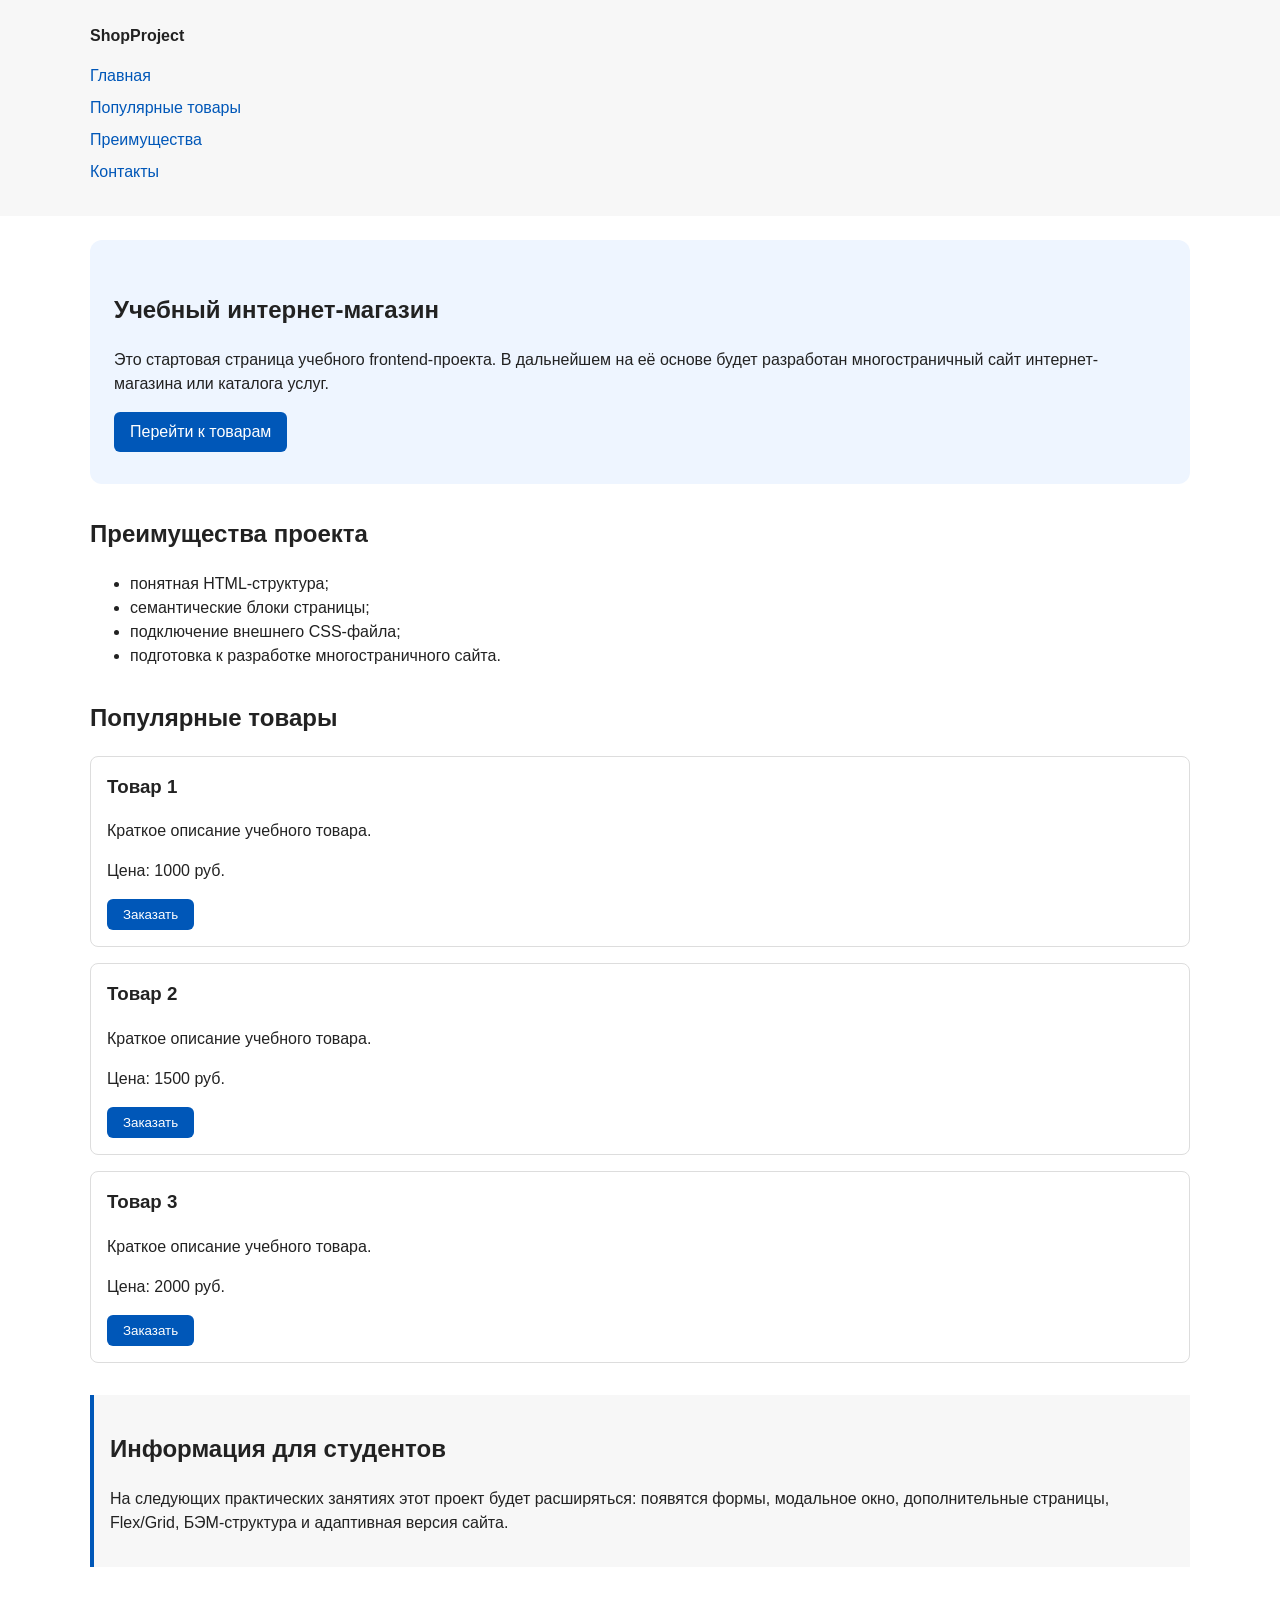
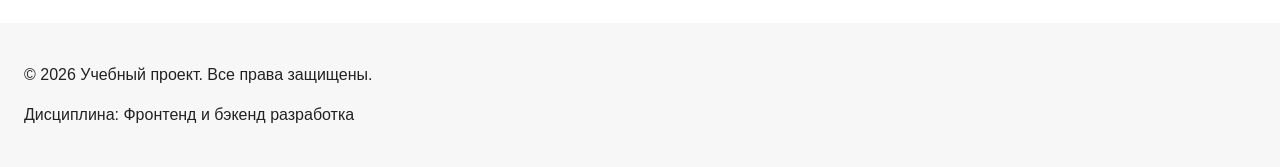
==== index.html @ aec57e98 "practic 3" ====
<!DOCTYPE html>
<html lang="ru">
<head>
  <meta charset="UTF-8">
  <meta name="viewport" content="width=device-width, initial-scale=1.0">
  <title>Каталог товаров</title>
  <link rel="stylesheet" href="css/style.css">
  <script src="js/main.js" defer></script>
</head>
<body>
  <header>
  <div class="site-header">
    <a class="site-logo" href="index.html">ShopProject</a>

    <nav class="site-nav" aria-label="Основная навигация">
      <ul class="site-nav__list">
        <li><a href="index.html">Главная</a></li>
        <li><a href="#popular">Популярные товары</a></li>
        <li><a href="#advantages">Преимущества</a></li>
        <li><a href="#contacts">Контакты</a></li>
      </ul>
    </nav>
  </div>
</header>

  <main>
  <section class="hero">
  <h1>Учебный интернет-магазин</h1>
  <p>
    Это стартовая страница учебного frontend-проекта.
    В дальнейшем на её основе будет разработан многостраничный сайт
    интернет-магазина или каталога услуг.
  </p>
  <a class="button" href="#popular">Перейти к товарам</a>
  </section>

  <section class="section" id="advantages">
  <h2>Преимущества проекта</h2>

  <ul class="advantages-list">
    <li>понятная HTML-структура;</li>
    <li>семантические блоки страницы;</li>
    <li>подключение внешнего CSS-файла;</li>
    <li>подготовка к разработке многостраничного сайта.</li>
  </ul>
</section>

<section class="section" id="popular">
  <h2>Популярные товары</h2>

  <article class="product-card">
    <h3>Товар 1</h3>
    <p>Краткое описание учебного товара.</p>
    <p>Цена: 1000 руб.</p>
    <button class="button product-card__button" type="button" data-product="Товар 1">
  Заказать
  </button>
  </article>

  <article class="product-card">
    <h3>Товар 2</h3>
    <p>Краткое описание учебного товара.</p>
    <p>Цена: 1500 руб.</p>
    <button class="button product-card__button" type="button" data-product="Товар 1">
  Заказать
  </button>
  </article>

  <article class="product-card">
    <h3>Товар 3</h3>
    <p>Краткое описание учебного товара.</p>
    <p>Цена: 2000 руб.</p>
    <button class="button product-card__button" type="button" data-product="Товар 1">
  Заказать
  </button>
  </article>
</section>


<aside class="aside-info">
  <h2>Информация для студентов</h2>
  <p>
    На следующих практических занятиях этот проект будет расширяться:
    появятся формы, модальное окно, дополнительные страницы, Flex/Grid,
    БЭМ-структура и адаптивная версия сайта.
  </p>
</aside>

</main>

<footer id="contacts">
  <p>&copy; 2026 Учебный проект. Все права защищены.</p>
  <p>Дисциплина: Фронтенд и бэкенд разработка</p>
</footer>

<dialog class="order-dialog" id="order-dialog" aria-labelledby="order-dialog-title">
  <h2 id="order-dialog-title">Оформление заявки</h2>

  <form class="order-form" id="order-form" action="#" method="post" novalidate>
    <input id="selected-product" name="selected-product" type="hidden">

    <div class="form-field">
      <label for="order-name">Имя</label>
      <input
        id="order-name"
        name="name"
        type="text"
        placeholder="Введите ваше имя"
        minlength="2"
        autocomplete="given-name"
        required
      >
    </div>

    <div class="form-field">
      <label for="order-email">E-mail</label>
      <input
        id="order-email"
        name="email"
        type="email"
        placeholder="example@mail.ru"
        autocomplete="email"
        required
      >
    </div>

    <div class="form-field">
      <label for="order-phone">Телефон</label>
      <input
        id="order-phone"
        name="phone"
        type="tel"
        inputmode="tel"
        placeholder="+7 (900) 000-00-00"
        pattern="^\+7 \(\d{3}\) \d{3}-\d{2}-\d{2}$"
        required
      >
      <small>Формат: +7 (900) 000-00-00</small>
    </div>

    <div class="form-field">
      <label for="order-date">Дата связи</label>
      <input
        id="order-date"
        name="date"
        type="date"
      >
    </div>

    <div class="form-field">
      <label for="order-topic">Тема заявки</label>
      <select id="order-topic" name="topic" required>
        <option value="">Выберите тему</option>
        <option value="product">Заказ товара</option>
        <option value="consultation">Консультация</option>
        <option value="delivery">Доставка</option>
      </select>
    </div>

    <div class="form-field">
      <label for="order-comment">Комментарий</label>
      <textarea
        id="order-comment"
        name="comment"
        rows="4"
        placeholder="Укажите дополнительную информацию"
      ></textarea>
    </div>

    <div class="form-field form-field--checkbox">
      <label>
        <input
          id="order-agreement"
          name="agreement"
          type="checkbox"
          required
        >
        Я согласен на обработку данных
      </label>
    </div>

    <div class="form-actions">
      <button type="button" id="close-order-dialog">Закрыть</button>
      <button type="submit">Отправить заявку</button>
    </div>
  </form>
</dialog>

<p class="success-message" id="success-message" hidden>
  Форма успешно отправлена!
</p>

</body>
</html>
---- css/style.css ----
/* ===============================
   1. Переменные проекта
   =============================== */
   :root {
  /* Основные цвета проекта */
  --color-bg: #ffffff;
  --color-text: #222222;
  --color-muted: #666666;
  --color-primary: #0057b8;
  --color-primary-dark: #003f86;
  --color-border: #dddddd;
  --color-surface: #f7f7f7;
  --color-surface-accent: #eef5ff;
  --color-danger: #b00020;
  --color-success: #168a2f;
  --color-success-bg: #eefaf0;
  --color-white: #ffffff;

  /* Отступы */
  --space-xs: 4px;
  --space-sm: 8px;
  --space-md: 16px;
  --space-lg: 24px;
  --space-xl: 32px;

  /* Скругления */
  --radius-sm: 6px;
  --radius-md: 8px;
  --radius-lg: 12px;

  /* Размеры */
  --container-width: 1100px;
}

/* ===============================
   2. Базовые стили
   =============================== */
* {
  box-sizing: border-box;
}

body {
  margin: 0;
  font-family: Arial, sans-serif;
  line-height: 1.5;
  color: var(--color-text);
  background-color: var(--color-bg);
}

header,
main,
footer {
  padding: var(--space-lg);
}

header {
  background-color: var(--color-surface);
}

footer {
  background-color: var(--color-surface);
}

.site-header {
  max-width: var(--container-width); 
  margin: 0 auto;
}

/* ===============================
   3. Общие элементы интерфейса
   =============================== */

/*
  Оформляем текстовый логотип.
*/

a {
  color: var(--color-primary);
}

a:hover {
  color: var(--color-primary-dark);
}

a:focus-visible {
  outline: 2px solid var(--color-primary);
  outline-offset: 3px;
}

.site-logo {
  font-weight: bold;
  text-decoration: none;
  color: var(--color-text);
}

/*
  Убираем стандартные отступы и маркеры списка навигации.
*/
.site-nav__list {
  padding: 0;
  margin: var(--space-md) 0 0; 
  list-style: none;
}

/*
  Добавляем расстояние между пунктами меню.
*/
.site-nav__list li {
  margin-bottom: var(--space-sm);
}

/*
  Оформляем ссылки меню.
*/
.site-nav__list a {
  color: var(--color-primary);
  text-decoration: none;
}

/*
  При наведении мыши подчёркиваем ссылку.
  Подробно состояния интерфейса будут рассмотрены в практической работе 1.7.
*/
.site-nav__list a:hover {
  text-decoration: underline;
}

.button {
  display: inline-block;
  padding: var(--space-sm) var(--space-md);
  color: var(--color-white);
  background-color: var(--color-primary);
  text-decoration: none;
  border: none;
  border-radius: var(--radius-sm);
  cursor: pointer;
}

.button:hover {
  background-color: var(--color-primary-dark);
  color: var(--color-white);
}

.button:focus-visible {
  outline: 2px solid var(--color-primary);
  outline-offset: 3px;
}

.button:disabled {
  opacity: 0.6;
  cursor: not-allowed;
}

/* ===============================
   4. Компоненты страницы
   =============================== */

/*
  Hero-блок — первый крупный блок страницы.
  Он визуально отделяется от остальных разделов фоном и отступами.
*/
.hero {
  max-width: var(--container-width);
  margin: 0 auto var(--space-xl);
  padding: var(--space-xl) var(--space-lg);
  background-color: var(--color-surface-accent);
  border-radius: var(--radius-lg);
}

.section {
  max-width: var(--container-width);
  margin: 0 auto var(--space-xl);
}

.section h2 {
  margin-top: 0;
}

.product-card {
  margin-bottom: var(--space-md);
  padding: var(--space-md);
  border: 1px solid var(--color-border);
  border-radius: var(--radius-md);
  background-color: var(--color-bg);
}

.product-card:hover {
  border-color: var(--color-primary);
}

.product-card h3 {
  margin-top: 0;
}
/*
  Дополнительный информационный блок.
*/
.aside-info {
  max-width: var(--container-width);
  margin: 0 auto var(--space-xl);
  padding: var(--space-md);
  border-left: 4px solid var(--color-primary);
  background-color: var(--color-surface);
}

/* ===============================
   5. Форма и модальное окно
   =============================== */

.order-dialog {
  width: min(100% - 32px, 560px);
  padding: var(--space-lg);
  border: none;
  border-radius: var(--radius-lg);
}

.order-dialog::backdrop {
  background-color: rgba(0, 0, 0, 0.5);
}

.form-field {
  margin-bottom: var(--space-md);
}

.form-field label {
  display: block;
  margin-bottom: var(--space-xs);
}

.form-field input,
.form-field select,
.form-field textarea {
  width: 100%;
  padding: 10px 12px;
  border: 1px solid var(--color-border);
  border-radius: var(--radius-sm);
  font: inherit;
}

.form-field input[type="checkbox"] {
  width: auto;
}

.form-field small {
  display: block;
  margin-top: var(--space-xs);
  color: var(--color-muted);
}

/*
  Видимый фокус для клавиатурной навигации.
*/
/* .form-field input:focus-visible,
.form-field select:focus-visible,
.form-field textarea:focus-visible,
.form-actions button:focus-visible {
  outline: 2px solid #0057b8;
  outline-offset: 2px;
} */

/*
  Подсветка ошибочных полей.
  Атрибут aria-invalid будет добавляться через JavaScript.
*/
.form-field input:hover,
.form-field select:hover,
.form-field textarea:hover {
  border-color: var(--color-primary);
}

.form-field input:focus-visible,
.form-field select:focus-visible,
.form-field textarea:focus-visible,
.form-actions button:focus-visible {
  outline: 2px solid var(--color-primary);
  outline-offset: 3px;
}

[aria-invalid="true"] {
  border-color: var(--color-danger);
}



 .form-actions {
  display: flex;
  gap: var(--space-sm); 
  margin-top: var(--space-lg); 
}

.form-actions button {
  display: inline-block;
  padding: var(--space-sm) var(--space-md);
  color: var(--color-white);
  background-color: var(--color-primary);
  border: none;
  border-radius: var(--radius-sm);
  cursor: pointer;
  font: inherit;
}

.form-actions button:hover {
  background-color: var(--color-primary-dark);
}

.form-actions button:disabled {
  opacity: 0.6;
  cursor: not-allowed;
}
 
/*
  Сообщение об успешной отправке.
*/
.success-message {
  max-width: var(--container-width);
  margin: var(--space-lg) auto;
  padding: var(--space-md);
  border-left: 4px solid var(--color-success);
  background-color: var(--color-success-bg);
}
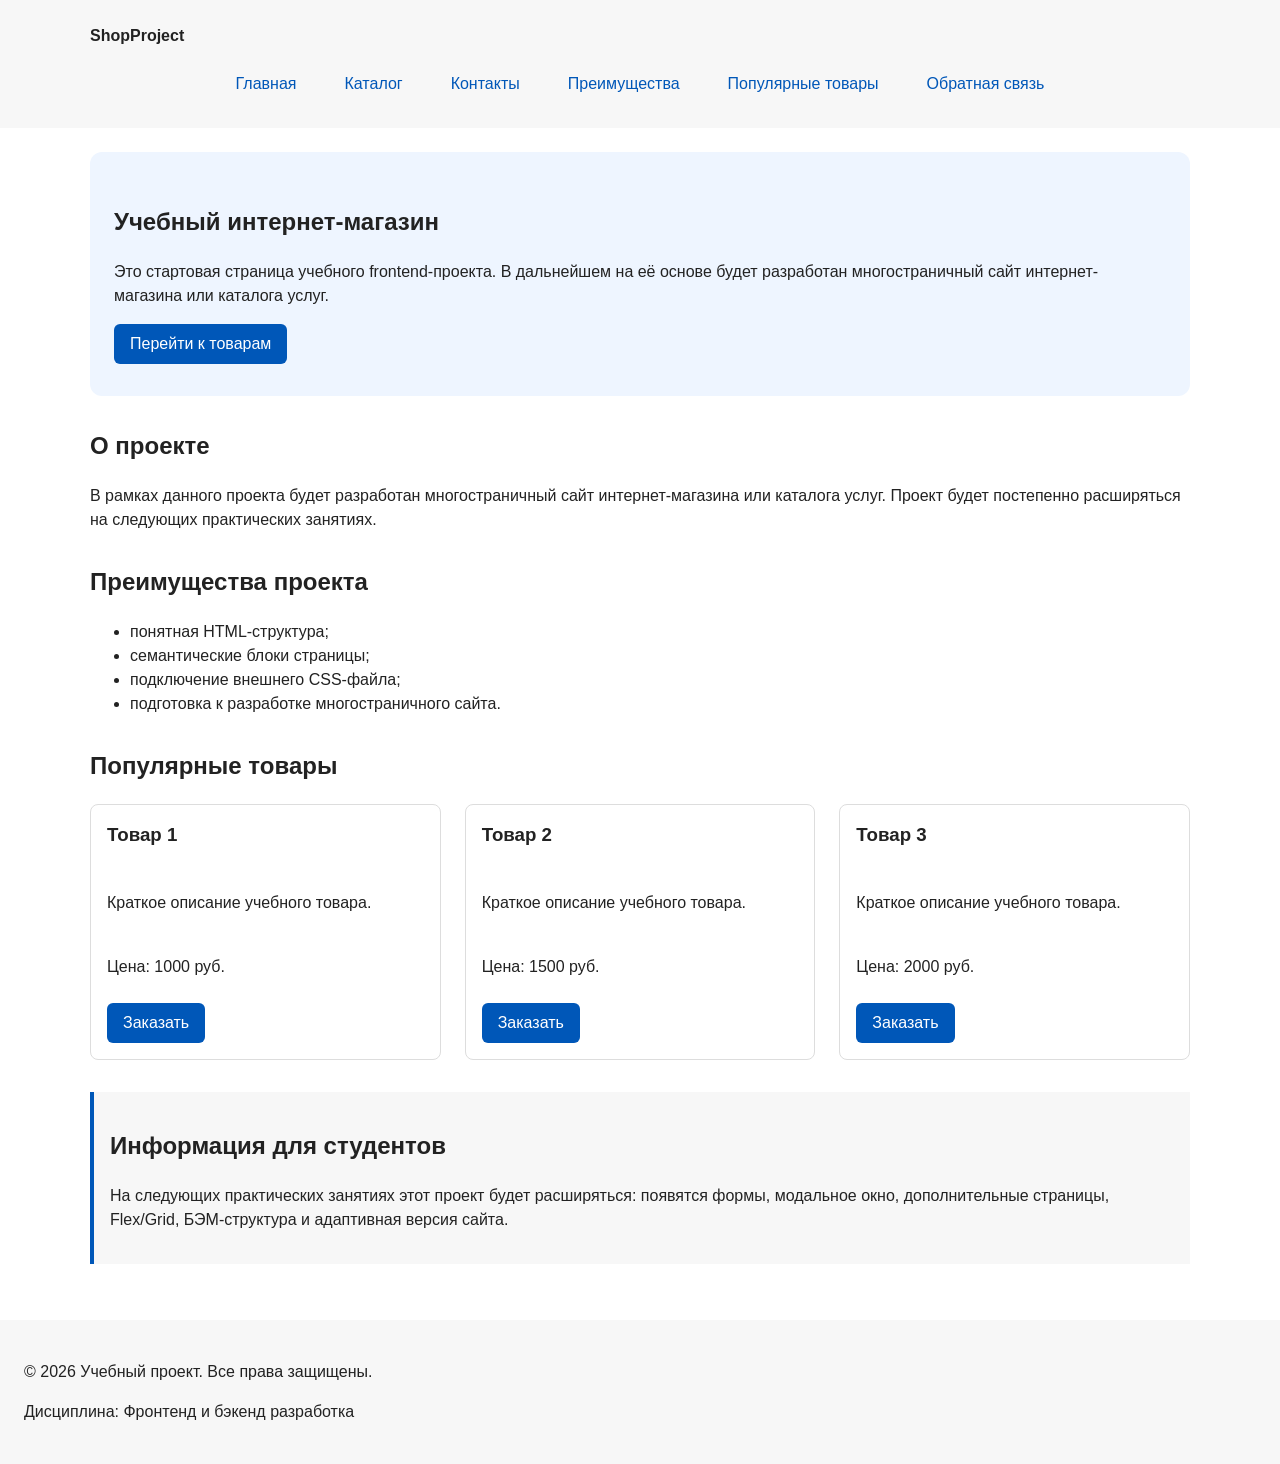
==== commit edc40a54: "bec" ====
--- a/index.html
+++ b/index.html
@@ -3,192 +3,171 @@
 <head>
   <meta charset="UTF-8">
   <meta name="viewport" content="width=device-width, initial-scale=1.0">
-  <title>Каталог товаров</title>
+  <meta name="description" content="Главная страница учебного интернет-магазина.">
+  <title>Учебный интернет-магазин</title>
   <link rel="stylesheet" href="css/style.css">
   <script src="js/main.js" defer></script>
 </head>
 <body>
   <header>
-  <div class="site-header">
-    <a class="site-logo" href="index.html">ShopProject</a>
+    <div class="site-header">
+      <a class="site-logo" href="index.html">ShopProject</a>
 
-    <nav class="site-nav" aria-label="Основная навигация">
-      <ul class="site-nav__list">
-        <li><a href="index.html">Главная</a></li>
-        <li><a href="#popular">Популярные товары</a></li>
-        <li><a href="#advantages">Преимущества</a></li>
-        <li><a href="#contacts">Контакты</a></li>
-      </ul>
-    </nav>
-  </div>
-</header>
+      <nav class="site-nav" aria-label="Основная навигация">
+        <ul class="site-nav__list">
+          <li><a href="index.html">Главная</a></li>
+          <li><a href="catalog.html">Каталог</a></li>
+          <li><a href="contacts.html">Контакты</a></li>
+          <li><a href="index.html#advantages">Преимущества</a></li>
+          <li><a href="index.html#popular">Популярные товары</a></li>
+          <li><a href="index.html#contacts">Обратная связь</a></li>
+        </ul>
+      </nav>
+    </div>
+  </header>
 
   <main>
-  <section class="hero">
-  <h1>Учебный интернет-магазин</h1>
-  <p>
-    Это стартовая страница учебного frontend-проекта.
-    В дальнейшем на её основе будет разработан многостраничный сайт
-    интернет-магазина или каталога услуг.
+    <section class="hero">
+      <h1>Учебный интернет-магазин</h1>
+      <p>
+        Это стартовая страница учебного frontend-проекта.
+        В дальнейшем на её основе будет разработан многостраничный сайт
+        интернет-магазина или каталога услуг.
+      </p>
+      <a class="button" href="#popular">Перейти к товарам</a>
+    </section>
+
+    <section class="section" id="about">
+      <h2>О проекте</h2>
+      <p>
+        В рамках данного проекта будет разработан многостраничный сайт
+        интернет-магазина или каталога услуг. Проект будет постепенно
+        расширяться на следующих практических занятиях.
+      </p>
+    </section>
+
+    <section class="section" id="advantages">
+      <h2>Преимущества проекта</h2>
+      <ul class="advantages-list">
+        <li>понятная HTML-структура;</li>
+        <li>семантические блоки страницы;</li>
+        <li>подключение внешнего CSS-файла;</li>
+        <li>подготовка к разработке многостраничного сайта.</li>
+      </ul>
+    </section>
+
+    <section class="section" id="popular">
+      <h2>Популярные товары</h2>
+
+      <div class="products-grid">
+        <article class="product-card">
+          <h3>Товар 1</h3>
+          <p>Краткое описание учебного товара.</p>
+          <p>Цена: 1000 руб.</p>
+          <button class="button product-card__button" type="button" data-product="Товар 1">
+            Заказать
+          </button>
+        </article>
+
+        <article class="product-card">
+          <h3>Товар 2</h3>
+          <p>Краткое описание учебного товара.</p>
+          <p>Цена: 1500 руб.</p>
+          <button class="button product-card__button" type="button" data-product="Товар 2">
+            Заказать
+          </button>
+        </article>
+
+        <article class="product-card">
+          <h3>Товар 3</h3>
+          <p>Краткое описание учебного товара.</p>
+          <p>Цена: 2000 руб.</p>
+          <button class="button product-card__button" type="button" data-product="Товар 3">
+            Заказать
+          </button>
+        </article>
+      </div>
+    </section>
+
+    <aside class="aside-info">
+      <h2>Информация для студентов</h2>
+      <p>
+        На следующих практических занятиях этот проект будет расширяться:
+        появятся формы, модальное окно, дополнительные страницы, Flex/Grid,
+        БЭМ-структура и адаптивная версия сайта.
+      </p>
+    </aside>
+  </main>
+
+  <footer id="contacts">
+    <p>&copy; 2026 Учебный проект. Все права защищены.</p>
+    <p>Дисциплина: Фронтенд и бэкенд разработка</p>
+  </footer>
+
+  <dialog class="order-dialog" id="order-dialog" aria-labelledby="order-dialog-title">
+    <h2 id="order-dialog-title">Оформление заявки</h2>
+
+    <form class="order-form" id="order-form" action="#" method="post" novalidate>
+      <input id="selected-product" name="selected-product" type="hidden">
+
+      <div class="form-field">
+        <label for="order-name">Имя</label>
+        <input id="order-name" name="name" type="text" placeholder="Введите ваше имя"
+               minlength="2" autocomplete
+        ="given-name" required>
+      </div>
+
+      <div class="form-field">
+        <label for="order-email">E-mail</label>
+        <input id="order-email" name="email" type="email" placeholder="example@mail.ru"
+               autocomplete="email" required>
+      </div>
+
+      <div class="form-field">
+        <label for="order-phone">Телефон</label>
+        <input id="order-phone" name="phone" type="tel" inputmode="tel"
+               placeholder="+7 (900) 000-00-00"
+               pattern="^\+7 \(\d{3}\) \d{3}-\d{2}-\d{2}$" required>
+        <small>Формат: +7 (900) 000-00-00</small>
+      </div>
+
+      <div class="form-field">
+        <label for="order-date">Дата связи</label>
+        <input id="order-date" name="date" type="date">
+      </div>
+
+      <div class="form-field">
+        <label for="order-topic">Тема заявки</label>
+        <select id="order-topic" name="topic" required>
+          <option value="">Выберите тему</option>
+          <option value="product">Заказ товара</option>
+          <option value="consultation">Консультация</option>
+          <option value="delivery">Доставка</option>
+        </select>
+      </div>
+
+      <div class="form-field">
+        <label for="order-comment">Комментарий</label>
+        <textarea id="order-comment" name="comment" rows="4"
+                  placeholder="Укажите дополнительную информацию"></textarea>
+      </div>
+
+      <div class="form-field form-field--checkbox">
+        <label>
+          <input id="order-agreement" name="agreement" type="checkbox" required>
+          Я согласен на обработку данных
+        </label>
+      </div>
+
+      <div class="form-actions">
+        <button class="button" type="button" id="close-order-dialog">Закрыть</button>
+        <button class="button" type="submit">Отправить заявку</button>
+      </div>
+    </form>
+  </dialog>
+
+  <p class="success-message" id="success-message" hidden>
+    Форма успешно отправлена!
   </p>
-  <a class="button" href="#popular">Перейти к товарам</a>
-  </section>
-
-  <section class="section" id="advantages">
-  <h2>Преимущества проекта</h2>
-
-  <ul class="advantages-list">
-    <li>понятная HTML-структура;</li>
-    <li>семантические блоки страницы;</li>
-    <li>подключение внешнего CSS-файла;</li>
-    <li>подготовка к разработке многостраничного сайта.</li>
-  </ul>
-</section>
-
-<section class="section" id="popular">
-  <h2>Популярные товары</h2>
-
-  <article class="product-card">
-    <h3>Товар 1</h3>
-    <p>Краткое описание учебного товара.</p>
-    <p>Цена: 1000 руб.</p>
-    <button class="button product-card__button" type="button" data-product="Товар 1">
-  Заказать
-  </button>
-  </article>
-
-  <article class="product-card">
-    <h3>Товар 2</h3>
-    <p>Краткое описание учебного товара.</p>
-    <p>Цена: 1500 руб.</p>
-    <button class="button product-card__button" type="button" data-product="Товар 1">
-  Заказать
-  </button>
-  </article>
-
-  <article class="product-card">
-    <h3>Товар 3</h3>
-    <p>Краткое описание учебного товара.</p>
-    <p>Цена: 2000 руб.</p>
-    <button class="button product-card__button" type="button" data-product="Товар 1">
-  Заказать
-  </button>
-  </article>
-</section>
-
-
-<aside class="aside-info">
-  <h2>Информация для студентов</h2>
-  <p>
-    На следующих практических занятиях этот проект будет расширяться:
-    появятся формы, модальное окно, дополнительные страницы, Flex/Grid,
-    БЭМ-структура и адаптивная версия сайта.
-  </p>
-</aside>
-
-</main>
-
-<footer id="contacts">
-  <p>&copy; 2026 Учебный проект. Все права защищены.</p>
-  <p>Дисциплина: Фронтенд и бэкенд разработка</p>
-</footer>
-
-<dialog class="order-dialog" id="order-dialog" aria-labelledby="order-dialog-title">
-  <h2 id="order-dialog-title">Оформление заявки</h2>
-
-  <form class="order-form" id="order-form" action="#" method="post" novalidate>
-    <input id="selected-product" name="selected-product" type="hidden">
-
-    <div class="form-field">
-      <label for="order-name">Имя</label>
-      <input
-        id="order-name"
-        name="name"
-        type="text"
-        placeholder="Введите ваше имя"
-        minlength="2"
-        autocomplete="given-name"
-        required
-      >
-    </div>
-
-    <div class="form-field">
-      <label for="order-email">E-mail</label>
-      <input
-        id="order-email"
-        name="email"
-        type="email"
-        placeholder="example@mail.ru"
-        autocomplete="email"
-        required
-      >
-    </div>
-
-    <div class="form-field">
-      <label for="order-phone">Телефон</label>
-      <input
-        id="order-phone"
-        name="phone"
-        type="tel"
-        inputmode="tel"
-        placeholder="+7 (900) 000-00-00"
-        pattern="^\+7 \(\d{3}\) \d{3}-\d{2}-\d{2}$"
-        required
-      >
-      <small>Формат: +7 (900) 000-00-00</small>
-    </div>
-
-    <div class="form-field">
-      <label for="order-date">Дата связи</label>
-      <input
-        id="order-date"
-        name="date"
-        type="date"
-      >
-    </div>
-
-    <div class="form-field">
-      <label for="order-topic">Тема заявки</label>
-      <select id="order-topic" name="topic" required>
-        <option value="">Выберите тему</option>
-        <option value="product">Заказ товара</option>
-        <option value="consultation">Консультация</option>
-        <option value="delivery">Доставка</option>
-      </select>
-    </div>
-
-    <div class="form-field">
-      <label for="order-comment">Комментарий</label>
-      <textarea
-        id="order-comment"
-        name="comment"
-        rows="4"
-        placeholder="Укажите дополнительную информацию"
-      ></textarea>
-    </div>
-
-    <div class="form-field form-field--checkbox">
-      <label>
-        <input
-          id="order-agreement"
-          name="agreement"
-          type="checkbox"
-          required
-        >
-        Я согласен на обработку данных
-      </label>
-    </div>
-
-    <div class="form-actions">
-      <button type="button" id="close-order-dialog">Закрыть</button>
-      <button type="submit">Отправить заявку</button>
-    </div>
-  </form>
-</dialog>
-
-<p class="success-message" id="success-message" hidden>
-  Форма успешно отправлена!
-</p>
-
 </body>
 </html>
--- a/css/style.css
+++ b/css/style.css
@@ -1,8 +1,9 @@
 /* ===============================
    1. Переменные проекта
    =============================== */
-   :root {
-  /* Основные цвета проекта */
+
+:root {
+  /* Цвета */
   --color-bg: #ffffff;
   --color-text: #222222;
   --color-muted: #666666;
@@ -35,10 +36,18 @@
 /* ===============================
    2. Базовые стили
    =============================== */
+
+/* border-box: padding и border входят в ширину блока */
 * {
   box-sizing: border-box;
 }
 
+/* Плавная прокрутка к якорям */
+html {
+  scroll-behavior: smooth;
+}
+
+/* margin: 0 убирает белую рамку вокруг страницы */
 body {
   margin: 0;
   font-family: Arial, sans-serif;
@@ -61,18 +70,15 @@
   background-color: var(--color-surface);
 }
 
-.site-header {
-  max-width: var(--container-width); 
-  margin: 0 auto;
+/* Подсветка раздела, на который перешли по якорю */
+:target {
+  outline: 2px dashed var(--color-primary);
+  outline-offset: 4px;
 }
 
 /* ===============================
    3. Общие элементы интерфейса
    =============================== */
-
-/*
-  Оформляем текстовый логотип.
-*/
 
 a {
   color: var(--color-primary);
@@ -85,44 +91,6 @@
 a:focus-visible {
   outline: 2px solid var(--color-primary);
   outline-offset: 3px;
-}
-
-.site-logo {
-  font-weight: bold;
-  text-decoration: none;
-  color: var(--color-text);
-}
-
-/*
-  Убираем стандартные отступы и маркеры списка навигации.
-*/
-.site-nav__list {
-  padding: 0;
-  margin: var(--space-md) 0 0; 
-  list-style: none;
-}
-
-/*
-  Добавляем расстояние между пунктами меню.
-*/
-.site-nav__list li {
-  margin-bottom: var(--space-sm);
-}
-
-/*
-  Оформляем ссылки меню.
-*/
-.site-nav__list a {
-  color: var(--color-primary);
-  text-decoration: none;
-}
-
-/*
-  При наведении мыши подчёркиваем ссылку.
-  Подробно состояния интерфейса будут рассмотрены в практической работе 1.7.
-*/
-.site-nav__list a:hover {
-  text-decoration: underline;
 }
 
 .button {
@@ -131,14 +99,15 @@
   color: var(--color-white);
   background-color: var(--color-primary);
   text-decoration: none;
+  font: inherit;
   border: none;
   border-radius: var(--radius-sm);
   cursor: pointer;
 }
 
 .button:hover {
+  color: var(--color-white);
   background-color: var(--color-primary-dark);
-  color: var(--color-white);
 }
 
 .button:focus-visible {
@@ -155,10 +124,61 @@
    4. Компоненты страницы
    =============================== */
 
-/*
-  Hero-блок — первый крупный блок страницы.
-  Он визуально отделяется от остальных разделов фоном и отступами.
-*/
+/* Шапка */
+.site-header {
+  max-width: var(--container-width);
+  margin: 0 auto;
+}
+
+.site-logo {
+  font-weight: bold;
+  text-decoration: none;
+  color: var(--color-text);
+}
+
+/* Меню на Flexbox */
+.site-nav__list {
+  display: flex;
+  flex-wrap: wrap;
+  justify-content: center;
+  align-items: center;
+  gap: var(--space-md);
+  padding: 0;
+  margin: var(--space-md) 0 0;
+  list-style: none;
+}
+
+.site-nav__list a {
+  display: inline-block;
+  padding: var(--space-sm) var(--space-md);
+  color: var(--color-primary);
+  text-decoration: none;
+  border-radius: var(--radius-sm);
+}
+
+.site-nav__list a:hover {
+  color: var(--color-white);
+  background-color: var(--color-primary);
+}
+
+/* Хлебные крошки */
+.breadcrumbs {
+  max-width: var(--container-width);
+  margin: 0 auto var(--space-md);
+  font-size: 14px;
+  color: var(--color-muted);
+}
+
+.breadcrumbs a {
+  color: var(--color-primary);
+}
+
+.breadcrumbs span::before {
+  content: " / ";
+  color: var(--color-muted);
+}
+
+/* Первый экран */
 .hero {
   max-width: var(--container-width);
   margin: 0 auto var(--space-xl);
@@ -167,6 +187,7 @@
   border-radius: var(--radius-lg);
 }
 
+/* Разделы */
 .section {
   max-width: var(--container-width);
   margin: 0 auto var(--space-xl);
@@ -176,8 +197,19 @@
   margin-top: 0;
 }
 
+/* Сетка карточек (CSS Grid) */
+.products-grid {
+  display: grid;
+  grid-template-columns: repeat(3, 1fr);
+  gap: var(--space-lg);
+}
+
+/* Карточка товара (внутри — Flexbox) */
 .product-card {
-  margin-bottom: var(--space-md);
+  display: flex;
+  flex-direction: column;
+  gap: var(--space-sm);
+  margin-bottom: 0;
   padding: var(--space-md);
   border: 1px solid var(--color-border);
   border-radius: var(--radius-md);
@@ -191,15 +223,70 @@
 .product-card h3 {
   margin-top: 0;
 }
-/*
-  Дополнительный информационный блок.
-*/
+
+.product-card .button {
+  margin-top: auto;
+  align-self: flex-start;
+}
+
+/* Дополнительный блок */
 .aside-info {
   max-width: var(--container-width);
   margin: 0 auto var(--space-xl);
   padding: var(--space-md);
   border-left: 4px solid var(--color-primary);
   background-color: var(--color-surface);
+}
+
+/* Страница каталога: фильтры + товары (CSS Grid) */
+.catalog-layout {
+  max-width: var(--container-width);
+  margin: 0 auto var(--space-xl);
+  display: grid;
+  grid-template-columns: 260px 1fr;
+  grid-template-areas: "filters products";
+  gap: var(--space-lg);
+}
+
+.catalog-filters {
+  grid-area: filters;
+  padding: var(--space-md);
+  border: 1px solid var(--color-border);
+  border-radius: var(--radius-md);
+  background-color: var(--color-surface);
+}
+
+.catalog-products {
+  grid-area: products;
+}
+
+.filters-form {
+  display: grid;
+  gap: var(--space-md);
+}
+
+.filters-form fieldset {
+  margin: 0;
+  padding: var(--space-md);
+  border: 1px solid var(--color-border);
+  border-radius: var(--radius-sm);
+}
+
+.filters-form legend {
+  font-weight: 700;
+}
+
+.filters-form label {
+  display: block;
+  margin-bottom: var(--space-sm);
+}
+
+.filters-form input[type="number"] {
+  width: 100%;
+  padding: 8px 10px;
+  border: 1px solid var(--color-border);
+  border-radius: var(--radius-sm);
+  font: inherit;
 }
 
 /* ===============================
@@ -213,6 +300,11 @@
   border-radius: var(--radius-lg);
 }
 
+.order-dialog h2 {
+  margin-top: 0;
+}
+
+/* Затемнение фона */
 .order-dialog::backdrop {
   background-color: rgba(0, 0, 0, 0.5);
 }
@@ -246,21 +338,7 @@
   color: var(--color-muted);
 }
 
-/*
-  Видимый фокус для клавиатурной навигации.
-*/
-/* .form-field input:focus-visible,
-.form-field select:focus-visible,
-.form-field textarea:focus-visible,
-.form-actions button:focus-visible {
-  outline: 2px solid #0057b8;
-  outline-offset: 2px;
-} */
-
-/*
-  Подсветка ошибочных полей.
-  Атрибут aria-invalid будет добавляться через JavaScript.
-*/
+/* Состояния полей */
 .form-field input:hover,
 .form-field select:hover,
 .form-field textarea:hover {
@@ -275,45 +353,22 @@
   outline-offset: 3px;
 }
 
+/* Поля с ошибкой (aria-invalid ставит JavaScript) */
 [aria-invalid="true"] {
   border-color: var(--color-danger);
 }
 
-
-
- .form-actions {
+.form-actions {
   display: flex;
-  gap: var(--space-sm); 
-  margin-top: var(--space-lg); 
-}
-
-.form-actions button {
-  display: inline-block;
-  padding: var(--space-sm) var(--space-md);
-  color: var(--color-white);
-  background-color: var(--color-primary);
-  border: none;
-  border-radius: var(--radius-sm);
-  cursor: pointer;
-  font: inherit;
-}
-
-.form-actions button:hover {
-  background-color: var(--color-primary-dark);
-}
-
-.form-actions button:disabled {
-  opacity: 0.6;
-  cursor: not-allowed;
-}
- 
-/*
-  Сообщение об успешной отправке.
-*/
+  gap: 12px;
+  margin-top: 20px;
+}
+
+/* Сообщение об успешной отправке */
 .success-message {
   max-width: var(--container-width);
   margin: var(--space-lg) auto;
   padding: var(--space-md);
   border-left: 4px solid var(--color-success);
   background-color: var(--color-success-bg);
-}
+}
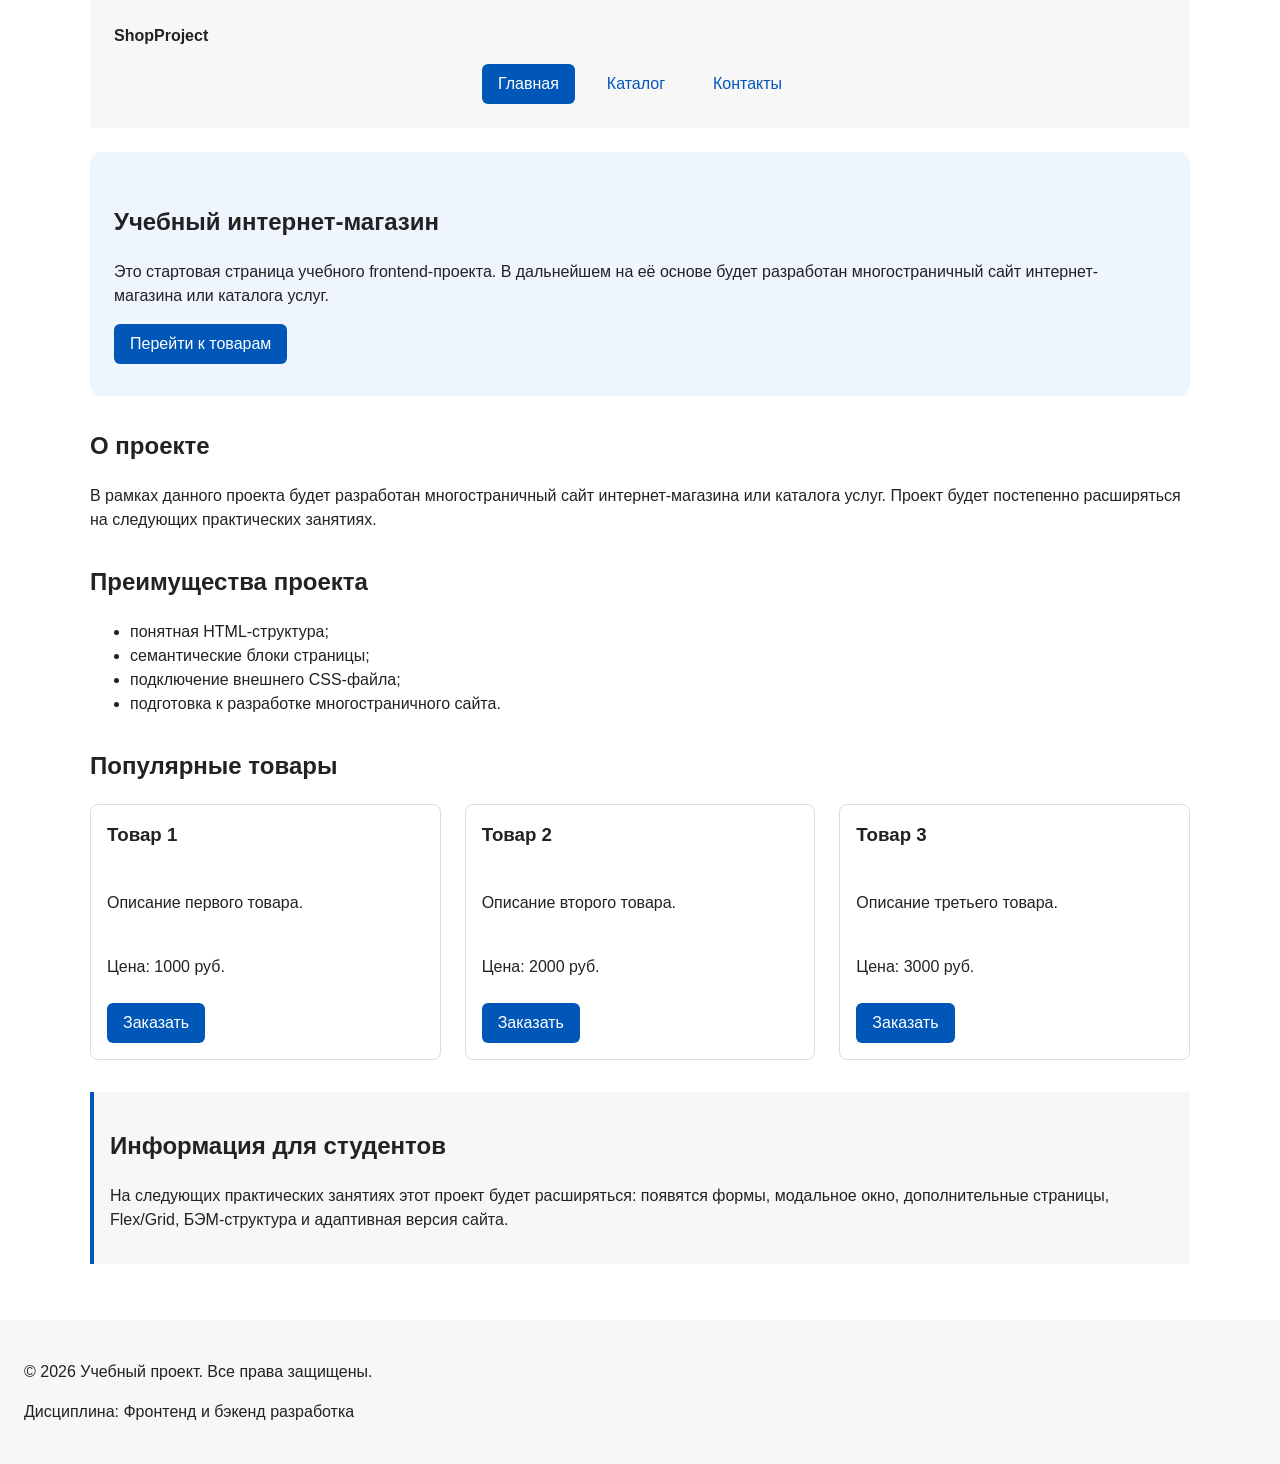
==== commit 9a079403: "jk" ====
--- a/index.html
+++ b/index.html
@@ -9,22 +9,24 @@
   <script src="js/main.js" defer></script>
 </head>
 <body>
-  <header>
-    <div class="site-header">
-      <a class="site-logo" href="index.html">ShopProject</a>
-
-      <nav class="site-nav" aria-label="Основная навигация">
-        <ul class="site-nav__list">
-          <li><a href="index.html">Главная</a></li>
-          <li><a href="catalog.html">Каталог</a></li>
-          <li><a href="contacts.html">Контакты</a></li>
-          <li><a href="index.html#advantages">Преимущества</a></li>
-          <li><a href="index.html#popular">Популярные товары</a></li>
-          <li><a href="index.html#contacts">Обратная связь</a></li>
-        </ul>
-      </nav>
-    </div>
-  </header>
+ <header class="site-header">
+  <div class="site-header__inner">
+    <a class="site-header__logo" href="index.html">ShopProject</a>
+    <nav class="site-nav" aria-label="Основная навигация">
+      <ul class="site-nav__list">
+        <li class="site-nav__item">
+          <a class="site-nav__link site-nav__link--active" href="index.html">Главная</a>
+        </li>
+        <li class="site-nav__item">
+          <a class="site-nav__link" href="catalog.html">Каталог</a>
+        </li>
+        <li class="site-nav__item">
+          <a class="site-nav__link" href="contacts.html">Контакты</a>
+        </li>
+      </ul>
+    </nav>
+  </div>
+</header>
 
   <main>
     <section class="hero">
@@ -57,37 +59,33 @@
     </section>
 
     <section class="section" id="popular">
-      <h2>Популярные товары</h2>
+  <h2>Популярные товары</h2>
+  <div class="products-grid">
+    <!-- Первая карточка -->
+    <article class="product-card">
+      <h3 class="product-card__title">Товар 1</h3>
+      <p>Описание первого товара.</p>
+      <p>Цена: 1000 руб.</p>
+      <button class="button product-card__button" type="button" data-product="Товар 1">Заказать</button>
+    </article>
 
-      <div class="products-grid">
-        <article class="product-card">
-          <h3>Товар 1</h3>
-          <p>Краткое описание учебного товара.</p>
-          <p>Цена: 1000 руб.</p>
-          <button class="button product-card__button" type="button" data-product="Товар 1">
-            Заказать
-          </button>
-        </article>
+    <!-- Вторая карточка -->
+    <article class="product-card">
+      <h3 class="product-card__title">Товар 2</h3>
+      <p>Описание второго товара.</p>
+      <p>Цена: 2000 руб.</p>
+      <button class="button product-card__button" type="button" data-product="Товар 2">Заказать</button>
+    </article>
 
-        <article class="product-card">
-          <h3>Товар 2</h3>
-          <p>Краткое описание учебного товара.</p>
-          <p>Цена: 1500 руб.</p>
-          <button class="button product-card__button" type="button" data-product="Товар 2">
-            Заказать
-          </button>
-        </article>
-
-        <article class="product-card">
-          <h3>Товар 3</h3>
-          <p>Краткое описание учебного товара.</p>
-          <p>Цена: 2000 руб.</p>
-          <button class="button product-card__button" type="button" data-product="Товар 3">
-            Заказать
-          </button>
-        </article>
-      </div>
-    </section>
+    <!-- Третья карточка -->
+    <article class="product-card">
+      <h3 class="product-card__title">Товар 3</h3>
+      <p>Описание третьего товара.</p>
+      <p>Цена: 3000 руб.</p>
+      <button class="button product-card__button" type="button" data-product="Товар 3">Заказать</button>
+    </article>
+  </div>
+</section>
 
     <aside class="aside-info">
       <h2>Информация для студентов</h2>
--- a/css/style.css
+++ b/css/style.css
@@ -130,13 +130,12 @@
   margin: 0 auto;
 }
 
-.site-logo {
+.site-header__logo { /* Переименовали */
   font-weight: bold;
   text-decoration: none;
   color: var(--color-text);
 }
 
-/* Меню на Flexbox */
 .site-nav__list {
   display: flex;
   flex-wrap: wrap;
@@ -148,7 +147,8 @@
   list-style: none;
 }
 
-.site-nav__list a {
+/* Убрали вложенность, добавили класс для ссылки */
+.site-nav__link {
   display: inline-block;
   padding: var(--space-sm) var(--space-md);
   color: var(--color-primary);
@@ -156,12 +156,17 @@
   border-radius: var(--radius-sm);
 }
 
-.site-nav__list a:hover {
+.site-nav__link:hover {
   color: var(--color-white);
   background-color: var(--color-primary);
 }
 
-/* Хлебные крошки */
+/* Добавим модификатор для активной ссылки (если нужно) */
+.site-nav__link--active {
+  color: var(--color-white);
+  background-color: var(--color-primary);
+}
+
 .breadcrumbs {
   max-width: var(--container-width);
   margin: 0 auto var(--space-md);
@@ -169,15 +174,14 @@
   color: var(--color-muted);
 }
 
-.breadcrumbs a {
+.breadcrumbs__link {
   color: var(--color-primary);
 }
 
-.breadcrumbs span::before {
+.breadcrumbs__current::before {
   content: " / ";
   color: var(--color-muted);
 }
-
 /* Первый экран */
 .hero {
   max-width: var(--container-width);
@@ -205,6 +209,7 @@
 }
 
 /* Карточка товара (внутри — Flexbox) */
+/* Сам блок остается без изменений */
 .product-card {
   display: flex;
   flex-direction: column;
@@ -220,15 +225,16 @@
   border-color: var(--color-primary);
 }
 
-.product-card h3 {
+/* Элемент: заголовок карточки */
+.product-card__title {
   margin-top: 0;
 }
 
-.product-card .button {
+/* Элемент: кнопка внутри карточки */
+.product-card__button {
   margin-top: auto;
   align-self: flex-start;
 }
-
 /* Дополнительный блок */
 .aside-info {
   max-width: var(--container-width);
@@ -371,4 +377,10 @@
   padding: var(--space-md);
   border-left: 4px solid var(--color-success);
   background-color: var(--color-success-bg);
+}
+
+header {
+    position: sticky;
+    top: 0;
+    z-index: 10;
 }
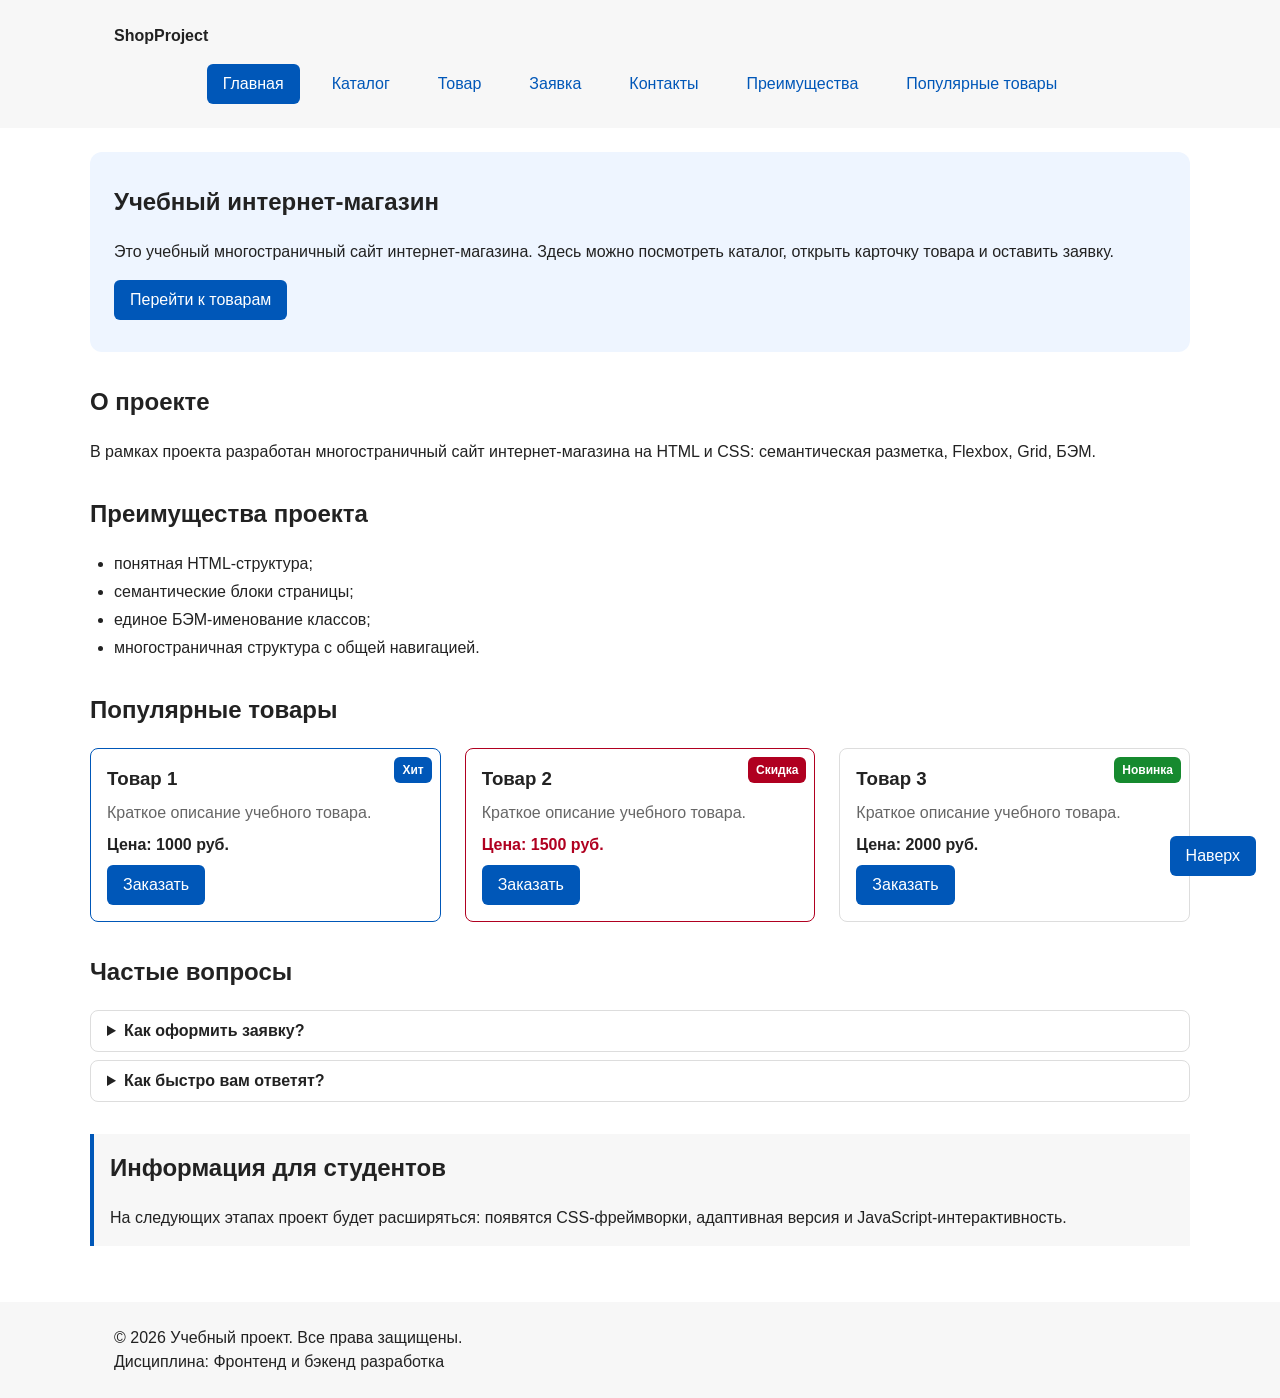
==== commit b84c966a: "hfk" ====
--- a/index.html
+++ b/index.html
@@ -9,134 +9,160 @@
   <script src="js/main.js" defer></script>
 </head>
 <body>
- <header class="site-header">
-  <div class="site-header__inner">
-    <a class="site-header__logo" href="index.html">ShopProject</a>
-    <nav class="site-nav" aria-label="Основная навигация">
-      <ul class="site-nav__list">
-        <li class="site-nav__item">
-          <a class="site-nav__link site-nav__link--active" href="index.html">Главная</a>
-        </li>
-        <li class="site-nav__item">
-          <a class="site-nav__link" href="catalog.html">Каталог</a>
-        </li>
-        <li class="site-nav__item">
-          <a class="site-nav__link" href="contacts.html">Контакты</a>
-        </li>
-      </ul>
-    </nav>
-  </div>
-</header>
+  <header class="site-header">
+    <div class="site-header__inner">
+      <a class="site-header__logo" href="index.html">ShopProject</a>
 
-  <main>
+      <nav class="site-nav" aria-label="Основная навигация">
+        <ul class="site-nav__list">
+          <li class="site-nav__item"><a class="site-nav__link site-nav__link--active" href="index.html">Главная</a></li>
+          <li class="site-nav__item"><a class="site-nav__link" href="catalog.html">Каталог</a></li>
+          <li class="site-nav__item"><a class="site-nav__link" href="product.html">Товар</a></li>
+          <li class="site-nav__item"><a class="site-nav__link" href="order.html">Заявка</a></li>
+          <li class="site-nav__item"><a class="site-nav__link" href="contacts.html">Контакты</a></li>
+          <li class="site-nav__item"><a class="site-nav__link" href="index.html#advantages">Преимущества</a></li>
+          <li class="site-nav__item"><a class="site-nav__link" href="index.html#popular">Популярные товары</a></li>
+        </ul>
+      </nav>
+    </div>
+  </header>
+
+  <main class="page">
     <section class="hero">
-      <h1>Учебный интернет-магазин</h1>
-      <p>
-        Это стартовая страница учебного frontend-проекта.
-        В дальнейшем на её основе будет разработан многостраничный сайт
-        интернет-магазина или каталога услуг.
+      <h1 class="hero__title">Учебный интернет-магазин</h1>
+      <p class="hero__text">
+        Это учебный многостраничный сайт интернет-магазина. Здесь можно
+        посмотреть каталог, открыть карточку товара и оставить заявку.
       </p>
-      <a class="button" href="#popular">Перейти к товарам</a>
+      <a class="button button--primary" href="#popular">Перейти к товарам</a>
     </section>
 
     <section class="section" id="about">
-      <h2>О проекте</h2>
+      <h2 class="section__title">О проекте</h2>
       <p>
-        В рамках данного проекта будет разработан многостраничный сайт
-        интернет-магазина или каталога услуг. Проект будет постепенно
-        расширяться на следующих практических занятиях.
+        В рамках проекта разработан многостраничный сайт интернет-магазина
+        на HTML и CSS: семантическая разметка, Flexbox, Grid, БЭМ.
       </p>
     </section>
 
     <section class="section" id="advantages">
-      <h2>Преимущества проекта</h2>
+      <h2 class="section__title">Преимущества проекта</h2>
       <ul class="advantages-list">
-        <li>понятная HTML-структура;</li>
-        <li>семантические блоки страницы;</li>
-        <li>подключение внешнего CSS-файла;</li>
-        <li>подготовка к разработке многостраничного сайта.</li>
+        <li class="advantages-list__item">понятная HTML-структура;</li>
+        <li class="advantages-list__item">семантические блоки страницы;</li>
+        <li class="advantages-list__item">единое БЭМ-именование классов;</li>
+        <li class="advantages-list__item">многостраничная структура с общей навигацией.</li>
       </ul>
     </section>
 
     <section class="section" id="popular">
-  <h2>Популярные товары</h2>
-  <div class="products-grid">
-    <!-- Первая карточка -->
-    <article class="product-card">
-      <h3 class="product-card__title">Товар 1</h3>
-      <p>Описание первого товара.</p>
-      <p>Цена: 1000 руб.</p>
-      <button class="button product-card__button" type="button" data-product="Товар 1">Заказать</button>
-    </article>
+      <h2 class="section__title">Популярные товары</h2>
 
-    <!-- Вторая карточка -->
-    <article class="product-card">
-      <h3 class="product-card__title">Товар 2</h3>
-      <p>Описание второго товара.</p>
-      <p>Цена: 2000 руб.</p>
-      <button class="button product-card__button" type="button" data-product="Товар 2">Заказать</button>
-    </article>
+      <div class="products-grid">
+        <article class="product-card product-card--featured">
+          <span class="product-card__badge">Хит</span>
+          <h3 class="product-card__title">Товар 1</h3>
+          <p class="product-card__description">Краткое описание учебного товара.</p>
+          <p class="product-card__price">Цена: 1000 руб.</p>
+          <button class="button button--primary product-card__button" type="button" data-product="Товар 1">
+            Заказать
+          </button>
+        </article>
 
-    <!-- Третья карточка -->
-    <article class="product-card">
-      <h3 class="product-card__title">Товар 3</h3>
-      <p>Описание третьего товара.</p>
-      <p>Цена: 3000 руб.</p>
-      <button class="button product-card__button" type="button" data-product="Товар 3">Заказать</button>
-    </article>
-  </div>
-</section>
+        <article class="product-card product-card--discount">
+          <span class="product-card__badge product-card__badge--discount">Скидка</span>
+          <h3 class="product-card__title">Товар 2</h3>
+          <p class="product-card__description">Краткое описание учебного товара.</p>
+          <p class="product-card__price">Цена: 1500 руб.</p>
+          <button class="button button--primary product-card__button" type="button" data-product="Товар 2">
+            Заказать
+          </button>
+        </article>
+
+        <article class="product-card">
+          <span class="product-card__badge product-card__badge--new">Новинка</span>
+          <h3 class="product-card__title">Товар 3</h3>
+          <p class="product-card__description">Краткое описание учебного товара.</p>
+          <p class="product-card__price">Цена: 2000
+
+
+руб.</p>
+          <button class="button button--primary product-card__button" type="button" data-product="Товар 3">
+            Заказать
+          </button>
+        </article>
+      </div>
+    </section>
+
+    <section class="section" id="faq">
+      <h2 class="section__title">Частые вопросы</h2>
+
+      <div class="faq">
+        <details class="faq__item">
+          <summary class="faq__question">Как оформить заявку?</summary>
+          <p class="faq__answer">Нажмите «Заказать» у товара или откройте страницу «Заявка» и заполните форму.</p>
+        </details>
+
+        <details class="faq__item">
+          <summary class="faq__question">Как быстро вам ответят?</summary>
+          <p class="faq__answer">Это учебный проект, поэтому заявки никуда не отправляются.</p>
+        </details>
+      </div>
+    </section>
 
     <aside class="aside-info">
-      <h2>Информация для студентов</h2>
-      <p>
-        На следующих практических занятиях этот проект будет расширяться:
-        появятся формы, модальное окно, дополнительные страницы, Flex/Grid,
-        БЭМ-структура и адаптивная версия сайта.
+      <h2 class="aside-info__title">Информация для студентов</h2>
+      <p class="aside-info__text">
+        На следующих этапах проект будет расширяться: появятся
+        CSS-фреймворки, адаптивная версия и JavaScript-интерактивность.
       </p>
     </aside>
   </main>
 
-  <footer id="contacts">
-    <p>&copy; 2026 Учебный проект. Все права защищены.</p>
-    <p>Дисциплина: Фронтенд и бэкенд разработка</p>
+  <footer class="site-footer" id="contacts">
+    <div class="site-footer__inner">
+      <p class="site-footer__text">&copy; 2026 Учебный проект. Все права защищены.</p>
+      <p class="site-footer__text">Дисциплина: Фронтенд и бэкенд разработка</p>
+    </div>
   </footer>
 
   <dialog class="order-dialog" id="order-dialog" aria-labelledby="order-dialog-title">
-    <h2 id="order-dialog-title">Оформление заявки</h2>
+    <div class="order-dialog__header">
+      <h2 class="order-dialog__title" id="order-dialog-title">Оформление заявки</h2>
+      <button class="order-dialog__close" type="button" data-close-dialog aria-label="Закрыть окно">&times;</button>
+    </div>
 
-    <form class="order-form" id="order-form" action="#" method="post" novalidate>
+    <form class="order-form order-form--in-dialog" id="order-form" action="#" method="post" novalidate>
       <input id="selected-product" name="selected-product" type="hidden">
 
-      <div class="form-field">
-        <label for="order-name">Имя</label>
-        <input id="order-name" name="name" type="text" placeholder="Введите ваше имя"
-               minlength="2" autocomplete
-        ="given-name" required>
+      <div class="order-form__field">
+        <label class="order-form__label" for="order-name">Имя</label>
+        <input class="order-form__input" id="order-name" name="name" type="text"
+               placeholder="Введите ваше имя" minlength="2" autocomplete="given-name" required>
       </div>
 
-      <div class="form-field">
-        <label for="order-email">E-mail</label>
-        <input id="order-email" name="email" type="email" placeholder="example@mail.ru"
-               autocomplete="email" required>
+      <div class="order-form__field">
+        <label class="order-form__label" for="order-email">E-mail</label>
+        <input class="order-form__input" id="order-email" name="email" type="email"
+               placeholder="example@mail.ru" autocomplete="email" required>
       </div>
 
-      <div class="form-field">
-        <label for="order-phone">Телефон</label>
-        <input id="order-phone" name="phone" type="tel" inputmode="tel"
+      <div class="order-form__field">
+        <label class="order-form__label" for="order-phone">Телефон</label>
+        <input class="order-form__input" id="order-phone" name="phone" type="tel" inputmode="tel"
                placeholder="+7 (900) 000-00-00"
                pattern="^\+7 \(\d{3}\) \d{3}-\d{2}-\d{2}$" required>
-        <small>Формат: +7 (900) 000-00-00</small>
+        <small class="order-form__hint">Формат: +7 (900) 000-00-00</small>
       </div>
 
-      <div class="form-field">
-        <label for="order-date">Дата связи</label>
-        <input id="order-date" name="date" type="date">
+      <div class="order-form__field">
+        <label class="order-form__label" for="order-date">Дата связи</label>
+        <input class="order-form__input" id="order-date" name="date" type="date">
       </div>
 
-      <div class="form-field">
-        <label for="order-topic">Тема заявки</label>
-        <select id="order-topic" name="topic" required>
+      <div class="order-form__field">
+        <label class="order-form__label" for="order-topic">Тема заявки</label>
+        <select class="order-form__select" id="order-topic" name="topic" required>
           <option value="">Выберите тему</option>
           <option value="product">Заказ товара</option>
           <option value="consultation">Консультация</option>
@@ -144,22 +170,22 @@
         </select>
       </div>
 
-      <div class="form-field">
-        <label for="order-comment">Комментарий</label>
-        <textarea id="order-comment" name="comment" rows="4"
+      <div class="order-form__field">
+        <label class="order-form__label" for="order-comment">Комментарий</label>
+        <textarea class="order-form__textarea" id="order-comment" name="comment" rows="4"
                   placeholder="Укажите дополнительную информацию"></textarea>
       </div>
 
-      <div class="form-field form-field--checkbox">
-        <label>
-          <input id="order-agreement" name="agreement" type="checkbox" required>
+      <div class="order-form__field">
+        <label class="order-form__label">
+          <input class="order-form__checkbox" id="order-agreement" name="agreement" type="checkbox" required>
           Я согласен на обработку данных
         </label>
       </div>
 
-      <div class="form-actions">
-        <button class="button" type="button" id="close-order-dialog">Закрыть</button>
-        <button class="button" type="submit">Отправить заявку</button>
+      <div class="order-form__actions order-form__actions--sticky">
+        <button class="button button--secondary" type="button" data-close-dialog>Закрыть</button>
+        <button class="button button--primary" type="submit">Отправить заявку</button>
       </div>
     </form>
   </dialog>
@@ -167,5 +193,7 @@
   <p class="success-message" id="success-message" hidden>
     Форма успешно отправлена!
   </p>
+
+  <a class="to-top" href="#top">Наверх</a>
 </body>
 </html>
--- a/css/style.css
+++ b/css/style.css
@@ -37,17 +37,17 @@
    2. Базовые стили
    =============================== */
 
-/* border-box: padding и border входят в ширину блока */
 * {
   box-sizing: border-box;
 }
 
-/* Плавная прокрутка к якорям */
+/* Плавная прокрутка; scroll-padding-top — чтобы закреплённая шапка
+   не закрывала раздел при переходе по якорю */
 html {
   scroll-behavior: smooth;
-}
-
-/* margin: 0 убирает белую рамку вокруг страницы */
+  scroll-padding-top: 140px;
+}
+
 body {
   margin: 0;
   font-family: Arial, sans-serif;
@@ -56,18 +56,17 @@
   background-color: var(--color-bg);
 }
 
-header,
-main,
-footer {
-  padding: var(--space-lg);
-}
-
-header {
-  background-color: var(--color-surface);
-}
-
-footer {
-  background-color: var(--color-surface);
+a {
+  color: var(--color-primary);
+}
+
+a:hover {
+  color: var(--color-primary-dark);
+}
+
+a:focus-visible {
+  outline: 2px solid var(--color-primary);
+  outline-offset: 3px;
 }
 
 /* Подсветка раздела, на который перешли по якорю */
@@ -76,38 +75,44 @@
   outline-offset: 4px;
 }
 
-/* ===============================
-   3. Общие элементы интерфейса
-   =============================== */
-
-a {
-  color: var(--color-primary);
-}
-
-a:hover {
-  color: var(--color-primary-dark);
-}
-
-a:focus-visible {
-  outline: 2px solid var(--color-primary);
-  outline-offset: 3px;
-}
+/* Основная область страницы (тег main) */
+.page {
+  padding: var(--space-lg);
+}
+
+/* ===============================
+   3. Блок button
+   =============================== */
 
 .button {
   display: inline-block;
   padding: var(--space-sm) var(--space-md);
-  color: var(--color-white);
-  background-color: var(--color-primary);
-  text-decoration: none;
-  font: inherit;
   border: none;
   border-radius: var(--radius-sm);
+  font: inherit;
+  text-decoration: none;
   cursor: pointer;
 }
 
-.button:hover {
+.button--primary {
+  color: var(--color-white);
+  background-color: var(--color-primary);
+}
+
+.button--primary:hover {
   color: var(--color-white);
   background-color: var(--color-primary-dark);
+}
+
+.button--secondary {
+  color: var(--color-primary);
+  background-color: transparent;
+  border: 1px solid var(--color-primary);
+}
+
+.button--secondary:hover {
+  color: var(--color-white);
+  background-color: var(--color-primary);
 }
 
 .button:focus-visible {
@@ -115,25 +120,34 @@
   outline-offset: 3px;
 }
 
-.button:disabled {
+.button:disabled,
+.button--disabled {
   opacity: 0.6;
   cursor: not-allowed;
 }
 
 /* ===============================
-   4. Компоненты страницы
-   =============================== */
-
-/* Шапка */
+   4. Шапка и навигация
+   =============================== */
+
+/* position: sticky — шапка «прилипает» к верху при прокрутке */
 .site-header {
+  position: sticky;
+  top: 0;
+  z-index: 10;
+  background-color: var(--color-surface);
+}
+
+.site-header__inner {
   max-width: var(--container-width);
   margin: 0 auto;
-}
-
-.site-header__logo { /* Переименовали */
-  font-weight: bold;
+  padding: var(--space-lg);
+}
+
+.site-header__logo {
+  font-weight: 700;
+  color: var(--color-text);
   text-decoration: none;
-  color: var(--color-text);
 }
 
 .site-nav__list {
@@ -147,7 +161,6 @@
   list-style: none;
 }
 
-/* Убрали вложенность, добавили класс для ссылки */
 .site-nav__link {
   display: inline-block;
   padding: var(--space-sm) var(--space-md);
@@ -161,11 +174,19 @@
   background-color: var(--color-primary);
 }
 
-/* Добавим модификатор для активной ссылки (если нужно) */
+.site-nav__link:focus-visible {
+  outline: 2px solid var(--color-primary);
+  outline-offset: 3px;
+}
+
 .site-nav__link--active {
   color: var(--color-white);
   background-color: var(--color-primary);
 }
+
+/* ===============================
+   5. Хлебные крошки
+   =============================== */
 
 .breadcrumbs {
   max-width: var(--container-width);
@@ -182,7 +203,14 @@
   content: " / ";
   color: var(--color-muted);
 }
-/* Первый экран */
+
+/* ===============================
+   6. Hero, разде
+
+
+лы, списки
+   =============================== */
+
 .hero {
   max-width: var(--container-width);
   margin: 0 auto var(--space-xl);
@@ -191,30 +219,56 @@
   border-radius: var(--radius-lg);
 }
 
-/* Разделы */
+.hero__title {
+  margin-top: 0;
+}
+
+.hero__text {
+  margin-top: 0;
+}
+
 .section {
   max-width: var(--container-width);
   margin: 0 auto var(--space-xl);
 }
 
-.section h2 {
+.section__title {
   margin-top: 0;
 }
 
-/* Сетка карточек (CSS Grid) */
+.advantages-list {
+  margin: 0;
+  padding-left: var(--space-lg);
+}
+
+.advantages-list__item {
+  margin-bottom: var(--space-xs);
+}
+
+.contacts-list {
+  padding-left: var(--space-lg);
+}
+
+.contacts-list__item {
+  margin-bottom: var(--space-xs);
+}
+
+/* ===============================
+   7. Сетка товаров и карточка
+   =============================== */
+
 .products-grid {
   display: grid;
   grid-template-columns: repeat(3, 1fr);
   gap: var(--space-lg);
 }
 
-/* Карточка товара (внутри — Flexbox) */
-/* Сам блок остается без изменений */
+/* position: relative — карточка становится «опорой» для бейджа */
 .product-card {
+  position: relative;
   display: flex;
   flex-direction: column;
   gap: var(--space-sm);
-  margin-bottom: 0;
   padding: var(--space-md);
   border: 1px solid var(--color-border);
   border-radius: var(--radius-md);
@@ -225,17 +279,63 @@
   border-color: var(--color-primary);
 }
 
-/* Элемент: заголовок карточки */
+.product-card--featured {
+  border-color: var(--color-primary);
+}
+
+.product-card--discount {
+  border-color: var(--color-danger);
+}
+
+/* position: absolute — бейдж в правом верхнем углу карточки */
+.product-card__badge {
+  position: absolute;
+  top: var(--space-sm);
+  right: var(--space-sm);
+  padding: 4px 8px;
+  font-size: 12px;
+  font-weight: 700;
+  color: var(--color-white);
+  background-color: var(--color-primary);
+  border-radius: var(--radius-sm);
+}
+
+.product-card__badge--discount {
+  background-color: var(--color-danger);
+}
+
+.product-card__badge--new {
+  background-color: var(--color-success);
+}
+
 .product-card__title {
-  margin-top: 0;
-}
-
-/* Элемент: кнопка внутри карточки */
+  margin: 0;
+  color: var(--color-text);
+}
+
+.product-card__description {
+  margin: 0;
+  color: var(--color-muted);
+}
+
+.product-card__price {
+  margin: 0;
+  font-weight: 700;
+}
+
+.product-card--discount .product-card__price {
+  color: var(--color-danger);
+}
+
 .product-card__button {
   margin-top: auto;
   align-self: flex-start;
 }
-/* Дополнительный блок */
+
+/* ===============================
+   8. Дополнительные блоки
+   =============================== */
+
 .aside-info {
   max-width: var(--container-width);
   margin: 0 auto var(--space-xl);
@@ -244,7 +344,36 @@
   background-color: var(--color-surface);
 }
 
-/* Страница каталога: фильтры + товары (CSS Grid) */
+.aside-info__title {
+  margin-top: 0;
+}
+
+.aside-info__text {
+  margin-bottom: 0;
+}
+
+/* Вопросы и ответы (тег details) */
+.faq__item {
+  margin-bottom: var(--space-sm);
+  padding: var(--space-sm) var(--space-md);
+  border: 1px solid var(--color-border);
+  border-radius: var(--radius-md);
+}
+
+.faq__question {
+  font-weight: 700;
+  cursor: pointer;
+}
+
+.faq__answer {
+  margin: var(--space-sm) 0 0;
+  color: var(--color-muted);
+}
+
+/* ===============================
+   9. Страница каталога
+   =============================== */
+
 .catalog-layout {
   max-width: var(--container-width);
   margin: 0 auto var(--space-xl);
@@ -262,8 +391,16 @@
   background-color: var(--color-surface);
 }
 
+.catalog-filters__title {
+  margin-top: 0;
+}
+
 .catalog-products {
   grid-area: products;
+}
+
+.catalog-products__title {
+  margin-top: 0;
 }
 
 .filters-form {
@@ -271,62 +408,160 @@
   gap: var(--space-md);
 }
 
-.filters-form fieldset {
+.filters-form__group {
   margin: 0;
   padding: var(--space-md);
   border: 1px solid var(--color-border);
   border-radius: var(--radius-sm);
 }
 
-.filters-form legend {
+.filters-form__legend {
   font-weight: 700;
 }
 
-.filters-form label {
+.filters-form__label {
   display: block;
   margin-bottom: var(--space-sm);
 }
 
-.filters-form input[type="number"] {
+.filters-form__input {
   width: 100%;
-  padding: 8px 10px;
+  padding: 8px 10
+
+
+px;
   border: 1px solid var(--color-border);
   border-radius: var(--radius-sm);
   font: inherit;
 }
 
 /* ===============================
-   5. Форма и модальное окно
+   10. Страница товара и таблица
+   =============================== */
+
+.product-page {
+  max-width: var(--container-width);
+  margin: 0 auto var(--space-xl);
+  display: grid;
+  grid-template-columns: 1fr 1fr;
+  gap: var(--space-lg);
+}
+
+.product-page__image {
+  width: 100%;
+  height: auto;
+  border-radius: var(--radius-lg);
+}
+
+.product-page__title {
+  margin-top: 0;
+}
+
+.product-page__price {
+  font-size: 24px;
+  font-weight: 700;
+}
+
+.product-page__actions {
+  display: flex;
+  flex-wrap: wrap;
+  gap: var(--space-md);
+}
+
+.product-table {
+  width: 100%;
+  border-collapse: collapse;
+}
+
+.product-table__caption {
+  margin-bottom: var(--space-sm);
+  text-align: left;
+  font-weight: 700;
+}
+
+.product-table__head,
+.product-table__cell {
+  padding: var(--space-sm) var(--space-md);
+  border: 1px solid var(--color-border);
+  text-align: left;
+}
+
+.product-table__head {
+  background-color: var(--color-surface);
+}
+
+/* ===============================
+   11. Форма и модальное окно
    =============================== */
 
 .order-dialog {
   width: min(100% - 32px, 560px);
-  padding: var(--space-lg);
+  max-height: 90vh;
+  padding: 0;
   border: none;
   border-radius: var(--radius-lg);
 }
 
-.order-dialog h2 {
-  margin-top: 0;
-}
-
-/* Затемнение фона */
+/* display: flex только у открытого окна */
+.order-dialog[open] {
+  display: flex;
+  flex-direction: column;
+}
+
+.order-dialog__header {
+  display: flex;
+  justify-content: space-between;
+  align-items: center;
+  gap: var(--space-md);
+  padding: var(--space-md) var(--space-lg);
+  border-bottom: 1px solid var(--color-border);
+}
+
+.order-dialog__close {
+  padding: 0 var(--space-sm);
+  font-size: 28px;
+  line-height: 1;
+  color: var(--color-muted);
+  background: transparent;
+  border: none;
+  cursor: pointer;
+}
+
+.order-dialog__close:hover {
+  color: var(--color-text);
+}
+
+.order-dialog__close:focus-visible {
+  outline: 2px solid var(--color-primary);
+  outline-offset: 3px;
+}
+
+/* Форма внутри окна прокручивается, шапка и кнопки остаются на месте */
+.order-form--in-dialog {
+  overflow-y: auto;
+  padding: var(--space-lg);
+}
+
 .order-dialog::backdrop {
   background-color: rgba(0, 0, 0, 0.5);
 }
 
-.form-field {
+.order-dialog__title {
+  margin: 0;
+}
+
+.order-form__field {
   margin-bottom: var(--space-md);
 }
 
-.form-field label {
+.order-form__label {
   display: block;
   margin-bottom: var(--space-xs);
 }
 
-.form-field input,
-.form-field select,
-.form-field textarea {
+.order-form__input,
+.order-form__select,
+.order-form__textarea {
   width: 100%;
   padding: 10px 12px;
   border: 1px solid var(--color-border);
@@ -334,29 +569,40 @@
   font: inherit;
 }
 
-.form-field input[type="checkbox"] {
+.order-form__input:hover,
+.order-form__select:hover,
+.order-form__textarea:hover {
+  border-color: var(--color-primary);
+}
+
+.order-form__input:focus-visible,
+.order-form__select:focus-visible,
+.order-form__textarea:focus-visible {
+  outline: 2px solid var(--color-primary);
+  outline-offset: 3px;
+}
+
+.order-form__checkbox {
   width: auto;
 }
 
-.form-field small {
+.order-form__hint {
   display: block;
   margin-top: var(--space-xs);
   color: var(--color-muted);
 }
 
-/* Состояния полей */
-.form-field input:hover,
-.form-field select:hover,
-.form-field textarea:hover {
-  border-color: var(--color-primary);
-}
-
-.form-field input:focus-visible,
-.form-field select:focus-visible,
-.form-field textarea:focus-visible,
-.form-actions button:focus-visible {
-  outline: 2px solid var(--color-primary);
-  outline-offset: 3px;
+.order-form__actions {
+  display: flex;
+  gap: var(--space-md);
+  margin-top: var(--space-lg);
+}
+
+.order-form__actions--sticky {
+  position: sticky;
+  bottom: 0;
+  padding-top: var(--space-md);
+  background-color: var(--color-bg);
 }
 
 /* Поля с ошибкой (aria-invalid ставит JavaScript) */
@@ -364,23 +610,52 @@
   border-color: var(--color-danger);
 }
 
-.form-actions {
-  display: flex;
-  gap: 12px;
-  margin-top: 20px;
-}
-
-/* Сообщение об успешной отправке */
+/* Уведомление всегда видно внизу экрана */
 .success-message {
-  max-width: var(--container-width);
-  margin: var(--space-lg) auto;
+  position: fixed;
+  bottom: var(--space-lg);
+  left: 50%;
+  z-index: 30;
+  width: min(90%, 420px);
+  transform: translateX(-50%);
   padding: var(--space-md);
   border-left: 4px solid var(--color-success);
   background-color: var(--color-success-bg);
-}
-
-header {
-    position: sticky;
-    top: 0;
-    z-index: 10;
+  box-shadow: 0 4px 16px rgba(0, 0, 0, 0.15);
+}
+
+/* ===============================
+   12. Подвал и кнопка «Наверх»
+   =============================== */
+
+.site-footer {
+  background-color: var(--color-surface);
+}
+
+.site-footer__inner {
+  max-width: var(--container-width);
+  margin: 0 auto;
+  padding: var(--space-lg);
+}
+
+.site-footer__text {
+  margin: 0;
+}
+
+/* position: fixed — кнопка всегда в правом нижнем углу экрана */
+.to-top {
+  position: fixed;
+  right: var(--space-lg);
+  bottom: var(--space-lg);
+  z-index: 20;
+  padding: var(--space-sm) var(--space-md);
+  color: var(--color-white);
+  background-color: var(--color-primary);
+  border-radius: var(--radius-sm);
+  text-decoration: none;
+}
+
+.to-top:hover {
+  color: var(--color-white);
+  background-color: var(--color-primary-dark);
 }
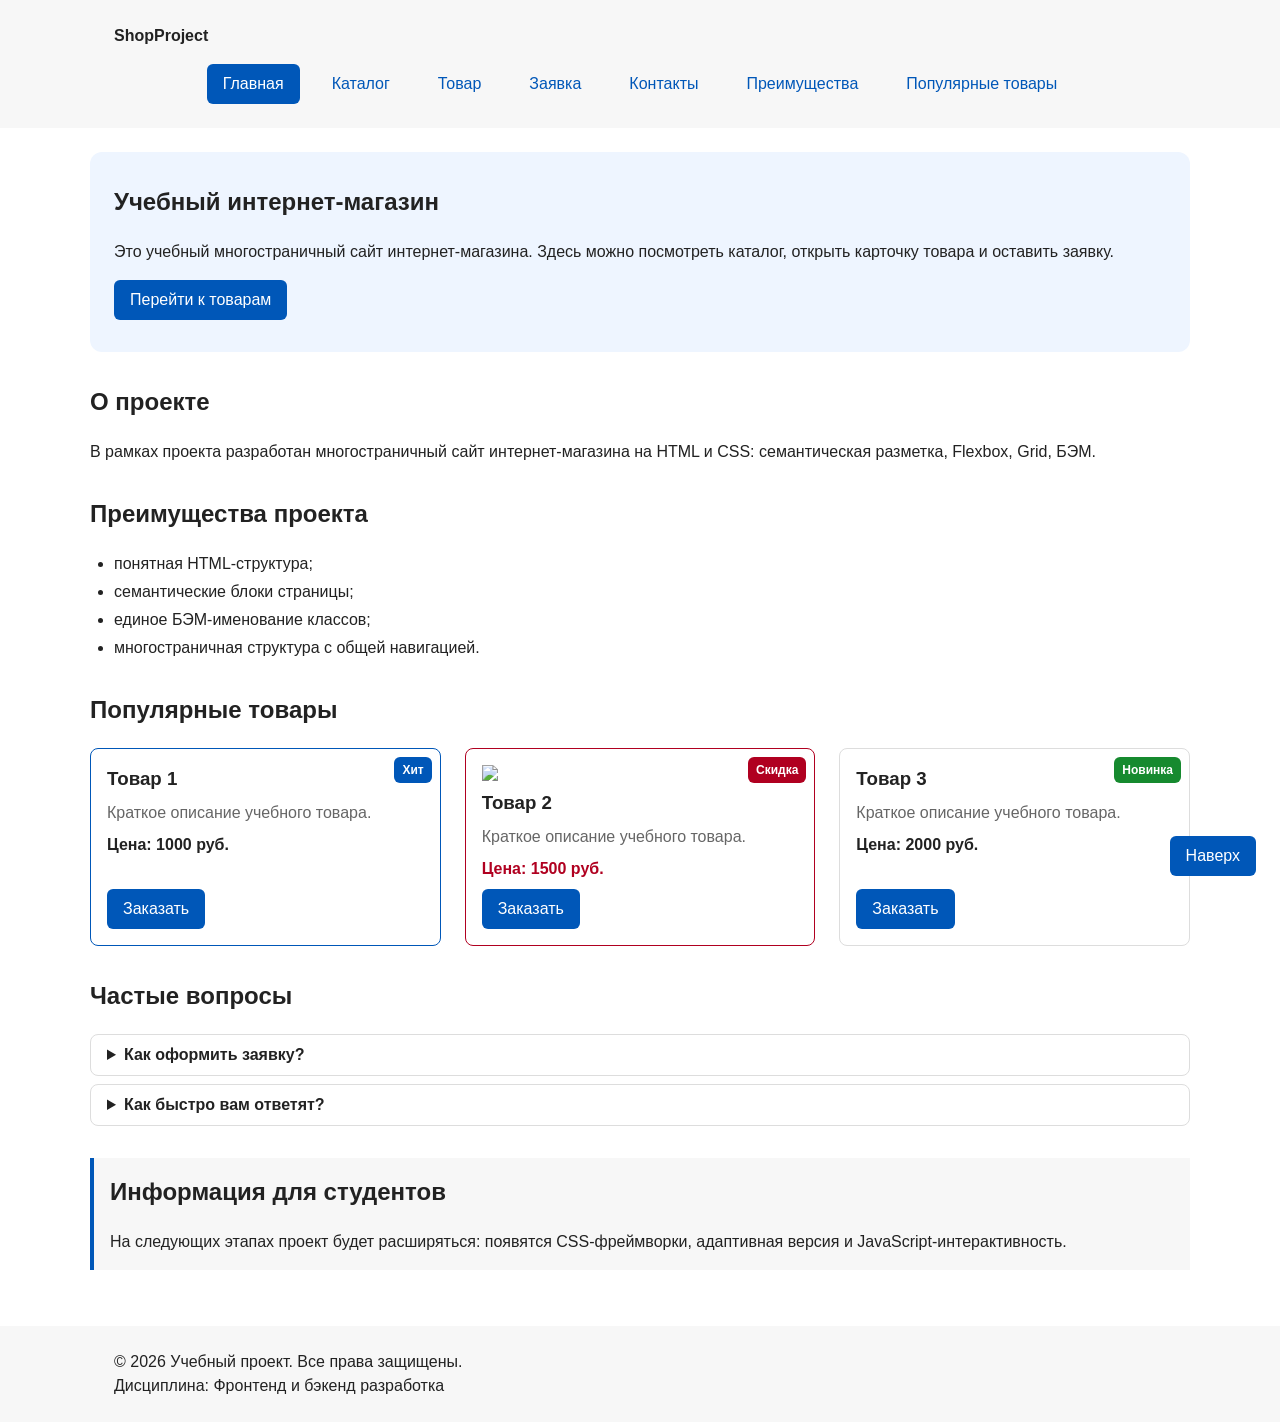
==== commit 4340dad9: "ss" ====
--- a/index.html
+++ b/index.html
@@ -71,6 +71,7 @@
 
         <article class="product-card product-card--discount">
           <span class="product-card__badge product-card__badge--discount">Скидка</span>
+          <img src ="image 1.png">
           <h3 class="product-card__title">Товар 2</h3>
           <p class="product-card__description">Краткое описание учебного товара.</p>
           <p class="product-card__price">Цена: 1500 руб.</p>
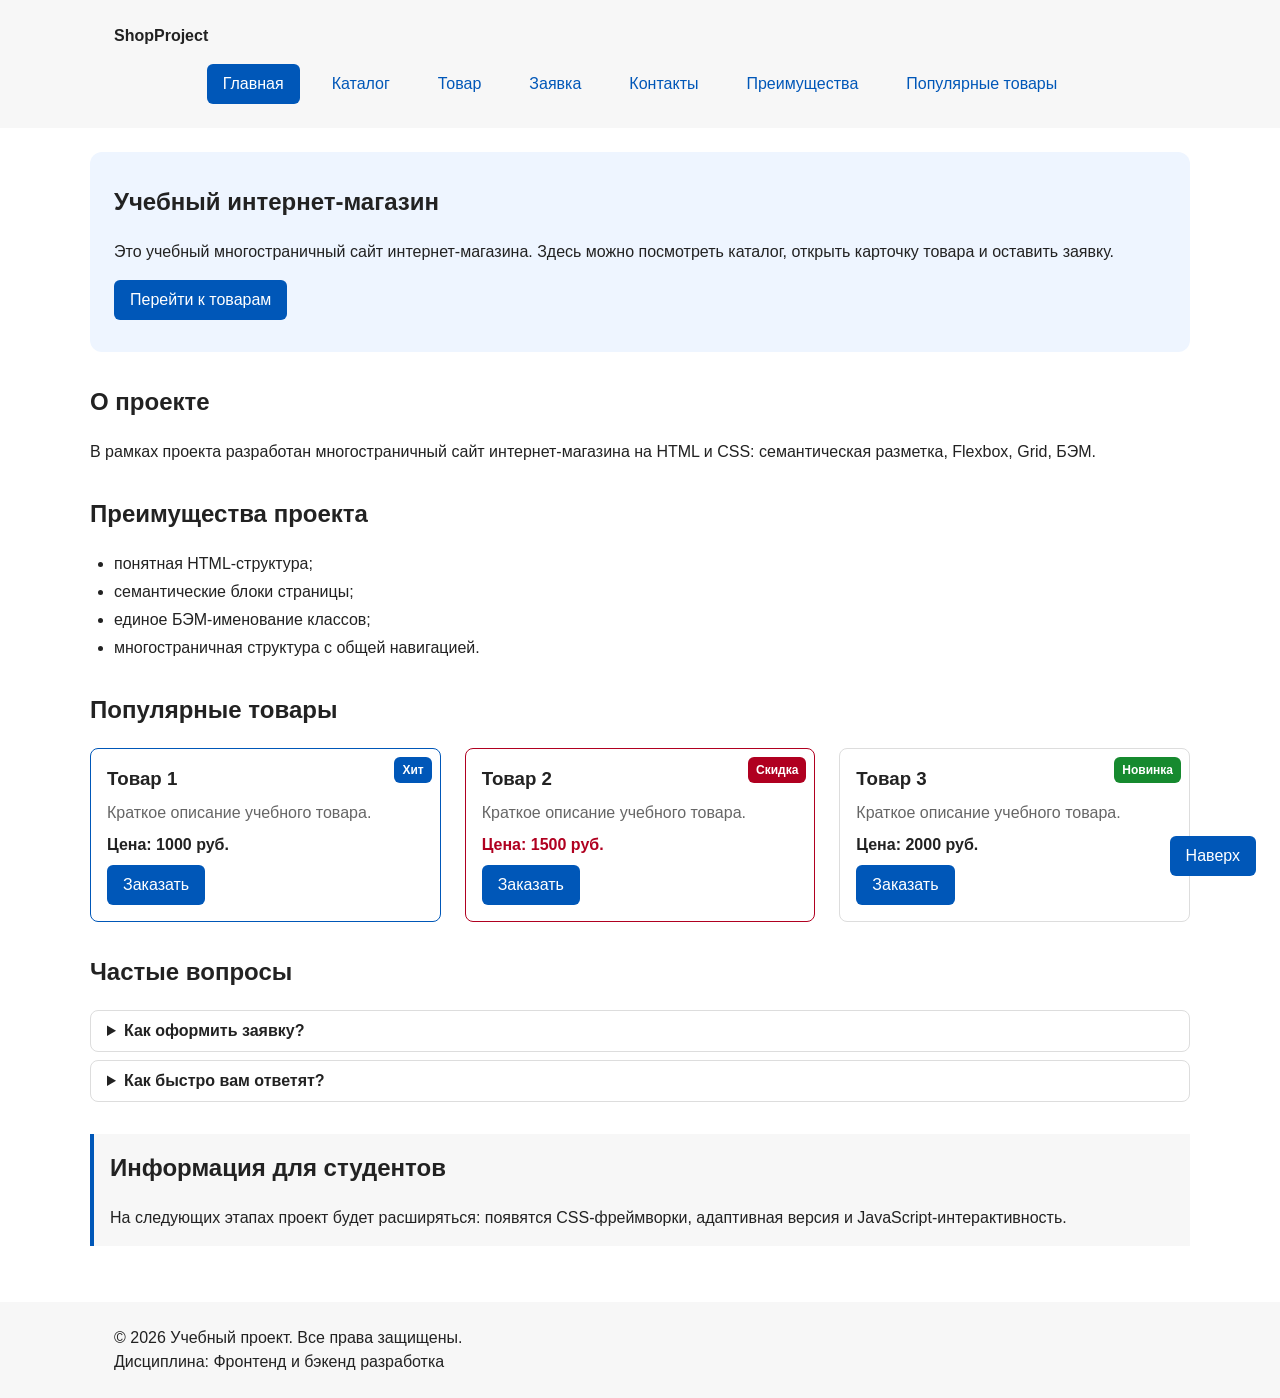
==== commit 7327b12a: "update 8" ====
--- a/index.html
+++ b/index.html
@@ -71,7 +71,6 @@
 
         <article class="product-card product-card--discount">
           <span class="product-card__badge product-card__badge--discount">Скидка</span>
-          <img src ="image 1.png">
           <h3 class="product-card__title">Товар 2</h3>
           <p class="product-card__description">Краткое описание учебного товара.</p>
           <p class="product-card__price">Цена: 1500 руб.</p>
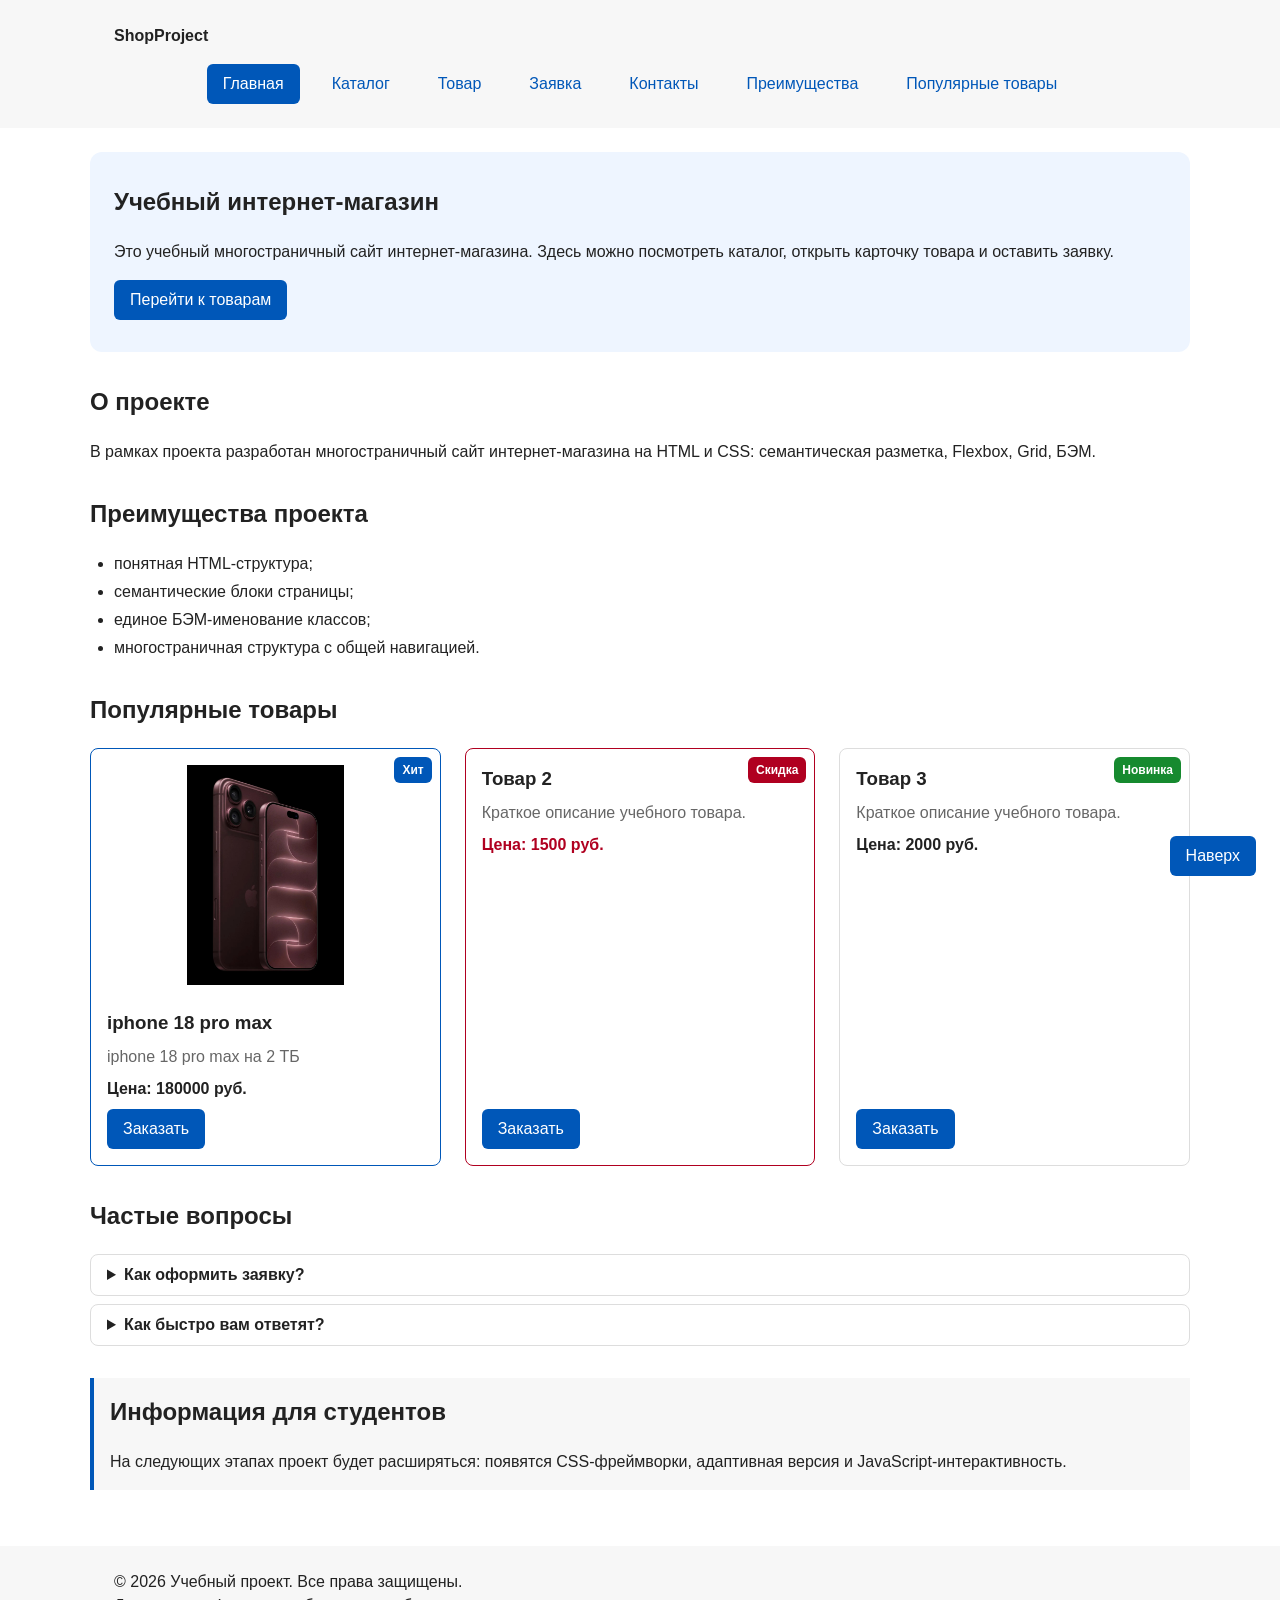
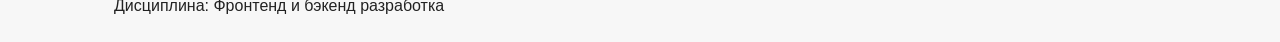
==== commit 04031dfd: "image" ====
--- a/index.html
+++ b/index.html
@@ -61,9 +61,10 @@
       <div class="products-grid">
         <article class="product-card product-card--featured">
           <span class="product-card__badge">Хит</span>
-          <h3 class="product-card__title">Товар 1</h3>
-          <p class="product-card__description">Краткое описание учебного товара.</p>
-          <p class="product-card__price">Цена: 1000 руб.</p>
+           <img src="images/images 1.jpg" alt="iphone 18 pro max" class="product-card__image">
+          <h3 class="product-card__title">iphone 18 pro max</h3>
+          <p class="product-card__description">iphone 18 pro max на 2 ТБ</p>
+          <p class="product-card__price">Цена: 180000 руб.</p>
           <button class="button button--primary product-card__button" type="button" data-product="Товар 1">
             Заказать
           </button>
--- a/css/style.css
+++ b/css/style.css
@@ -658,4 +658,146 @@
 .to-top:hover {
   color: var(--color-white);
   background-color: var(--color-primary-dark);
+}
+/* ===============================
+   Дополнительные функции:
+   отзывы, категории, липкие фильтры
+   =============================== */
+
+/* № 11. Закреплённая панель фильтров */
+.catalog-filters {
+  position: sticky;
+  top: 100px;
+  align-self: start;
+  max-height: calc(100vh - 120px);
+  overflow-y: auto;
+}
+
+/* № 6. Блок отзывов */
+.reviews {
+  margin-top: var(--space-xl);
+}
+
+.review {
+  margin-bottom: var(--space-md);
+  padding: var(--space-lg);
+  border: 1px solid var(--color-border);
+  border-radius: var(--radius-md);
+  background-color: var(--color-surface);
+}
+
+.review__header {
+  display: flex;
+  align-items: center;
+  justify-content: space-between;
+  flex-wrap: wrap;
+  gap: var(--space-sm);
+}
+
+.review__author {
+  margin: 0;
+  font-size: 18px;
+}
+
+.review__rating {
+  color: #e6a000;
+  letter-spacing: 2px;
+}
+
+.review__date {
+  margin: var(--space-xs) 0;
+  color: var(--color-muted);
+  font-size: 14px;
+}
+
+.review__text {
+  margin-bottom: 0;
+}
+
+.review-form {
+  margin-top: var(--space-xl);
+  padding: var(--space-lg);
+  border: 1px solid var(--color-border);
+  border-radius: var(--radius-md);
+}
+
+.review-form__label {
+  display: block;
+  margin-top: var(--space-md);
+  margin-bottom: var(--space-xs);
+  font-weight: bold;
+}
+
+.review-form__input {
+  display: block;
+  width: 100%;
+  margin-bottom: var(--space-md);
+  padding: 10px 12px;
+  border: 1px solid var(--color-border);
+  border-radius: var(--radius-sm);
+  font: inherit;
+}
+
+.review-form__input:focus {
+  outline: 2px solid var(--color-primary);
+  outline-offset: 2px;
+}
+
+/* № 4. Карточки категорий */
+.category-grid {
+  display: grid;
+  grid-template-columns: repeat(3, minmax(0, 1fr));
+  gap: var(--space-lg);
+  margin-top: var(--space-lg);
+}
+
+.category-card {
+  display: flex;
+  flex-direction: column;
+  align-items: flex-start;
+  padding: var(--space-lg);
+  border: 1px solid var(--color-border);
+  border-radius: var(--radius-md);
+  background-color: var(--color-surface);
+}
+
+.category-card__title {
+  margin-top: 0;
+  margin-bottom: var(--space-sm);
+}
+
+.category-card__text {
+  flex: 1;
+}
+
+.category-card .button {
+  margin-top: var(--space-sm);
+}
+
+/* Адаптация для телефонов и планшетов */
+max-width: 768px {
+  .catalog-filters {
+    position: static;
+    max-height: none;
+    overflow: visible;
+  }
+
+  .category-grid {
+    grid-template-columns: 1fr;
+  }
+
+  .review-form,
+  .review {
+    padding: var(--space-md);
+  }
+}
+.product-card__image {
+  display: block;
+  width: 100%;
+  max-width: 240px;
+  height: 220px;
+  object-fit: contain;
+  object-position: center;
+  margin: 0 auto 16px;
+  border-radius: 8px;
 }
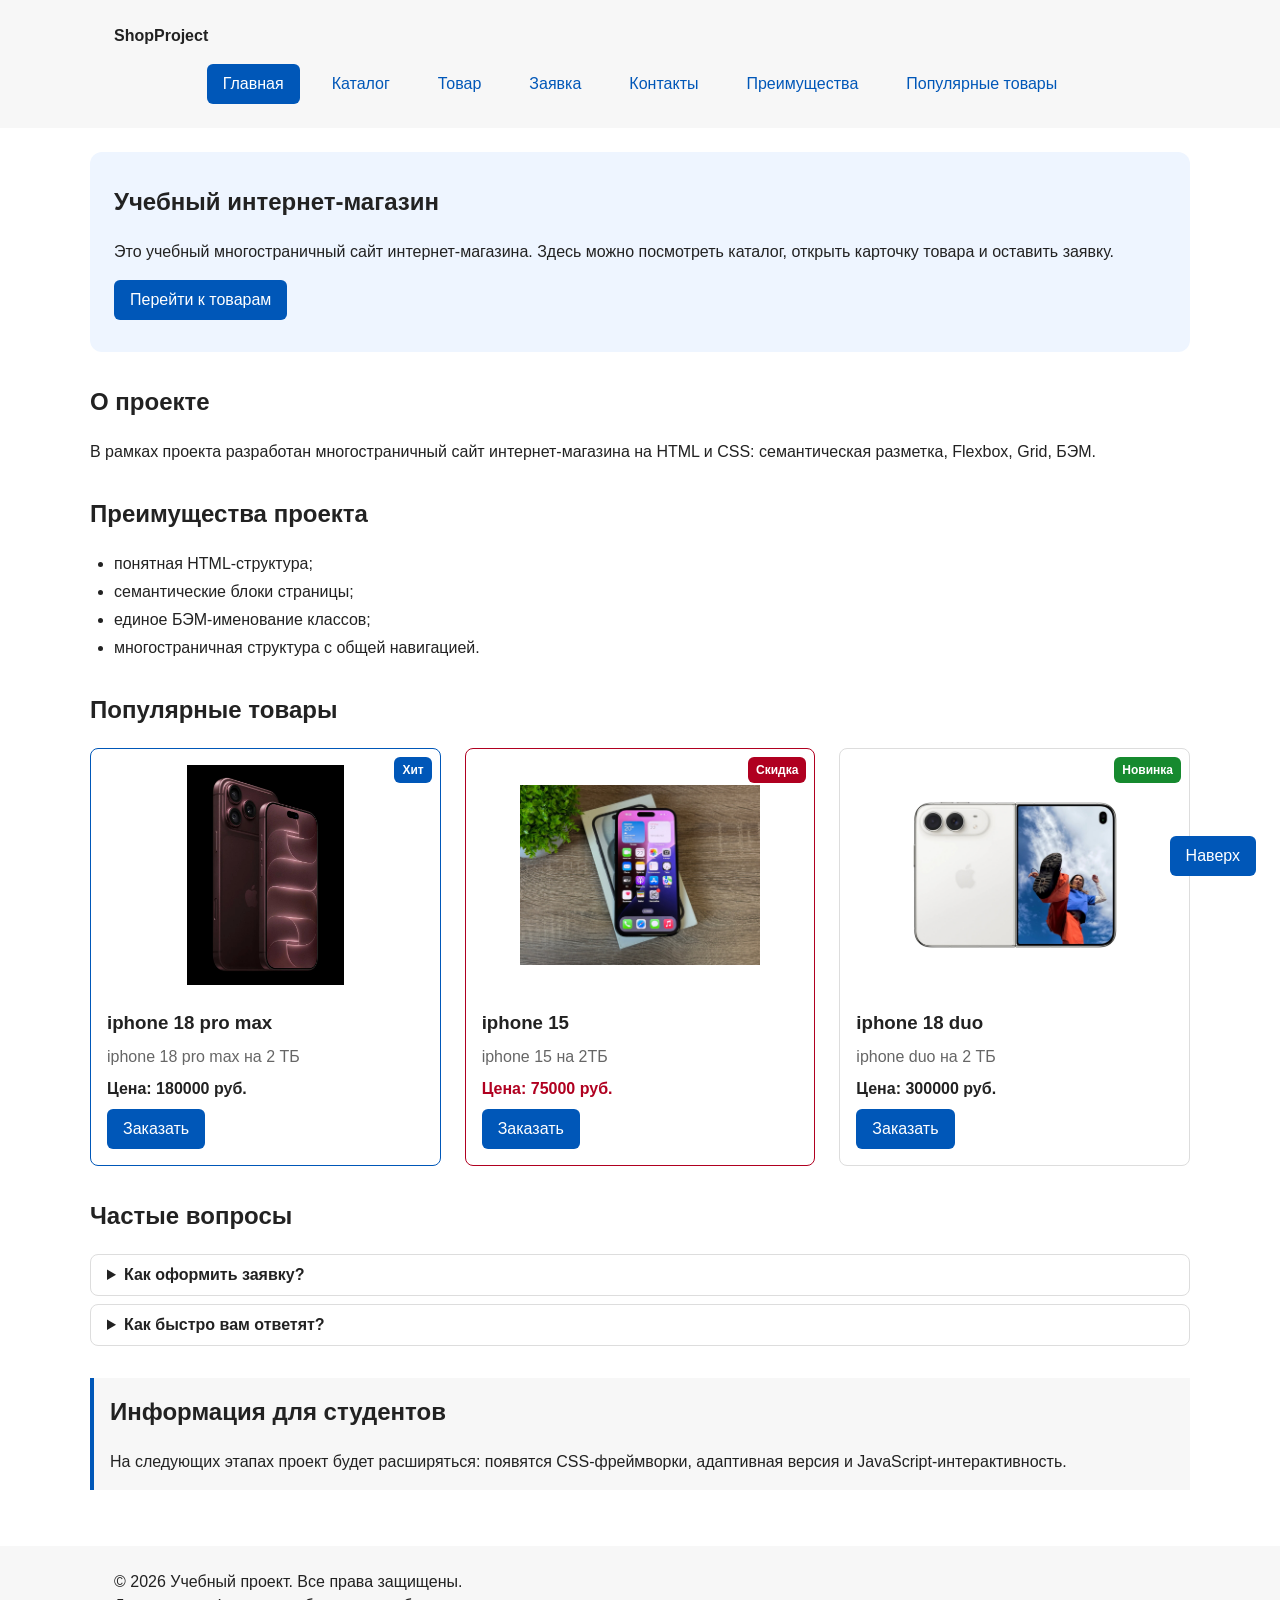
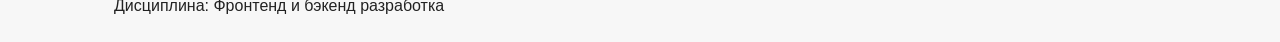
==== commit 3f610dd9: "image" ====
--- a/index.html
+++ b/index.html
@@ -72,9 +72,10 @@
 
         <article class="product-card product-card--discount">
           <span class="product-card__badge product-card__badge--discount">Скидка</span>
-          <h3 class="product-card__title">Товар 2</h3>
-          <p class="product-card__description">Краткое описание учебного товара.</p>
-          <p class="product-card__price">Цена: 1500 руб.</p>
+          <img src="images/image 2.jpg" alt="iphone 15" class="product-card__image">
+          <h3 class="product-card__title">iphone 15</h3>
+          <p class="product-card__description">iphone 15 на 2ТБ</p>
+          <p class="product-card__price">Цена: 75000 руб.</p>
           <button class="button button--primary product-card__button" type="button" data-product="Товар 2">
             Заказать
           </button>
@@ -82,9 +83,11 @@
 
         <article class="product-card">
           <span class="product-card__badge product-card__badge--new">Новинка</span>
-          <h3 class="product-card__title">Товар 3</h3>
-          <p class="product-card__description">Краткое описание учебного товара.</p>
-          <p class="product-card__price">Цена: 2000
+          <img src="images/image 3.jpg" alt="iphone 18 duo" class="product-card__image">
+
+          <h3 class="product-card__title">iphone 18 duo</h3>
+          <p class="product-card__description">iphone duo на 2 ТБ</p>
+          <p class="product-card__price">Цена: 300000
 
 
 руб.</p>
